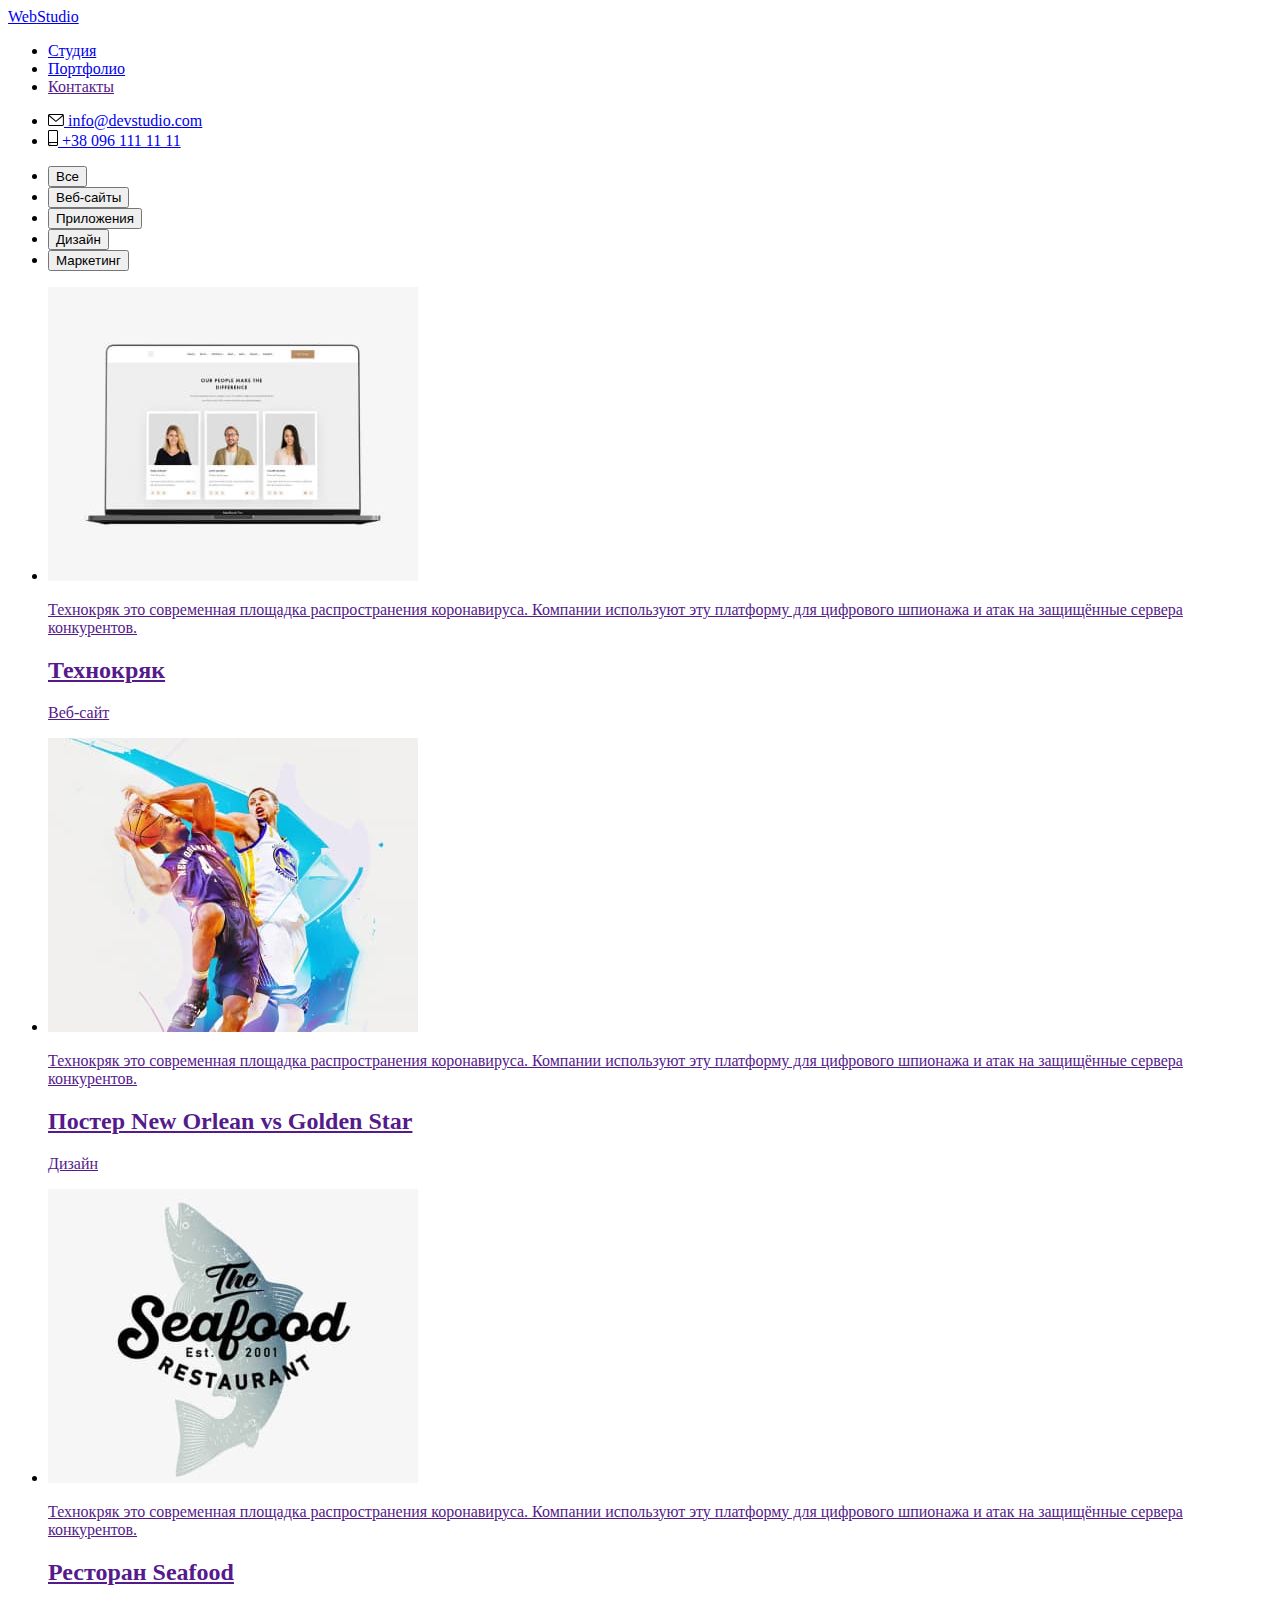
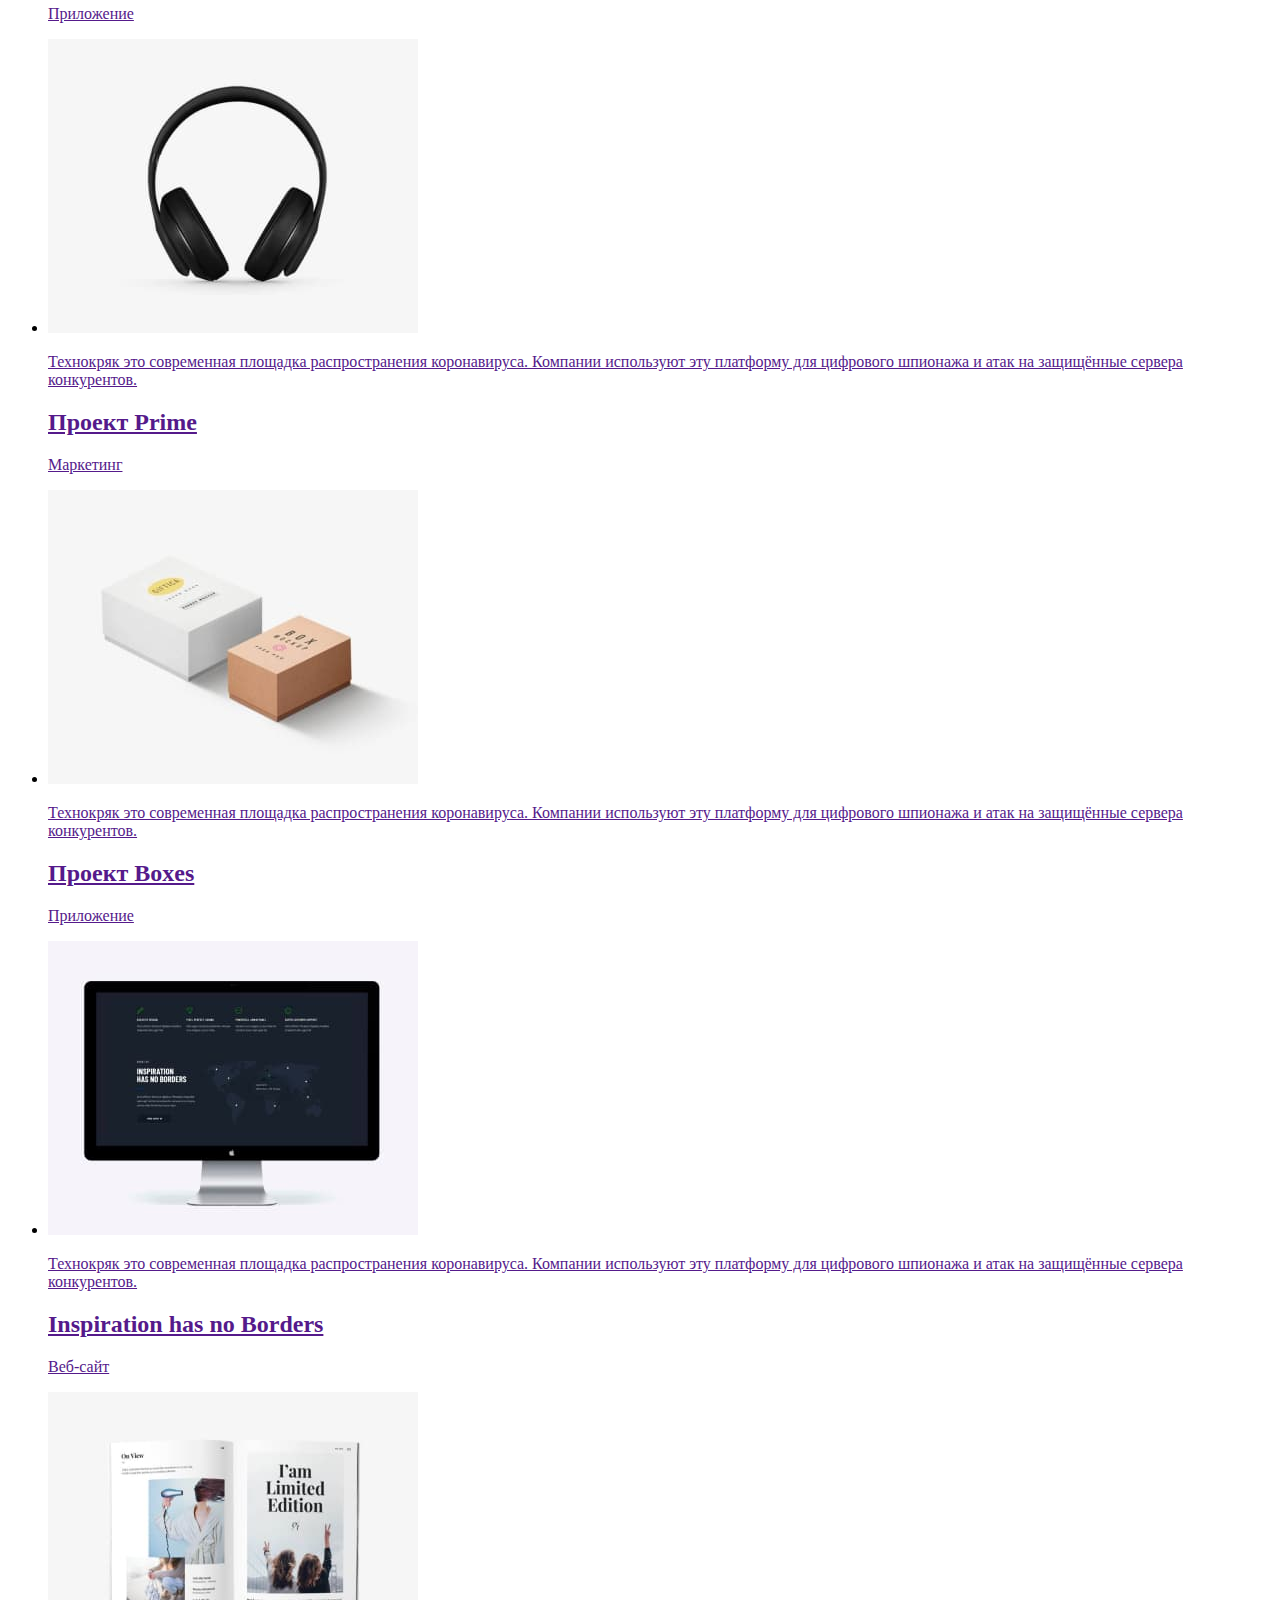
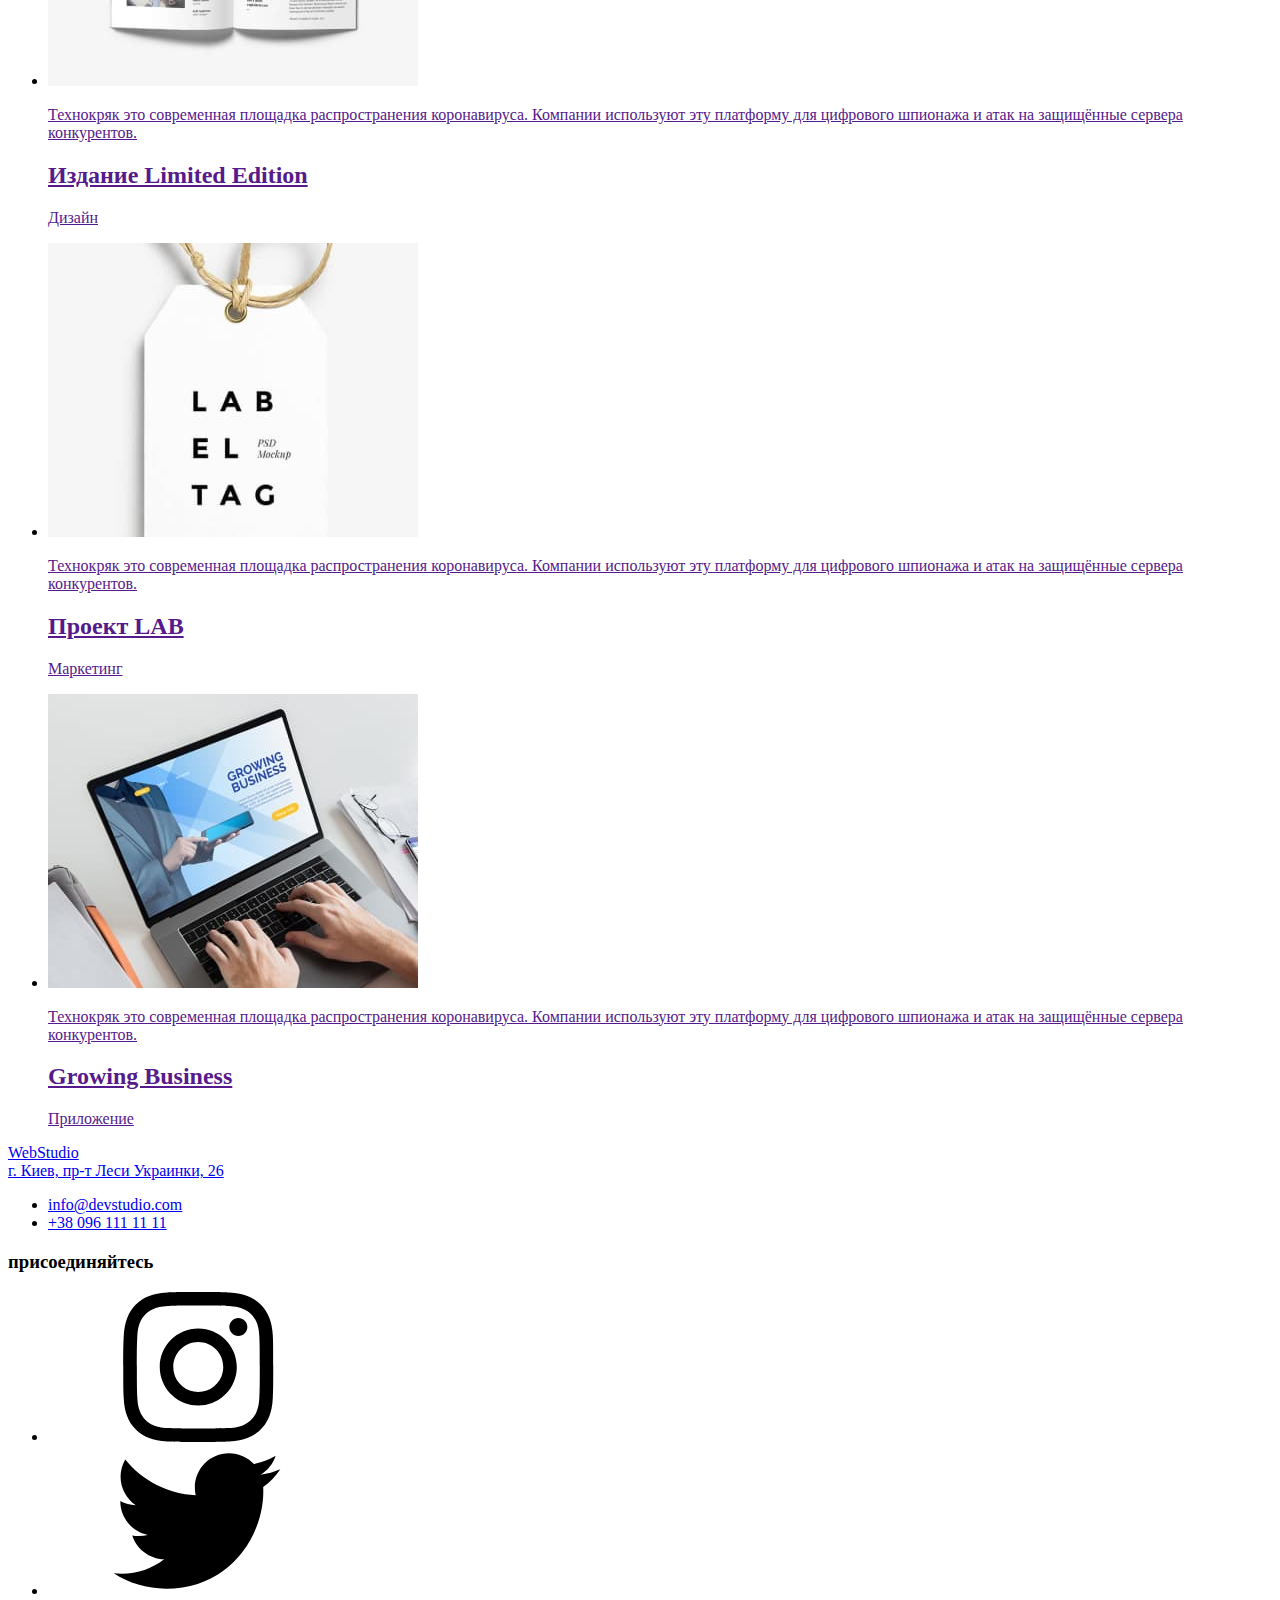
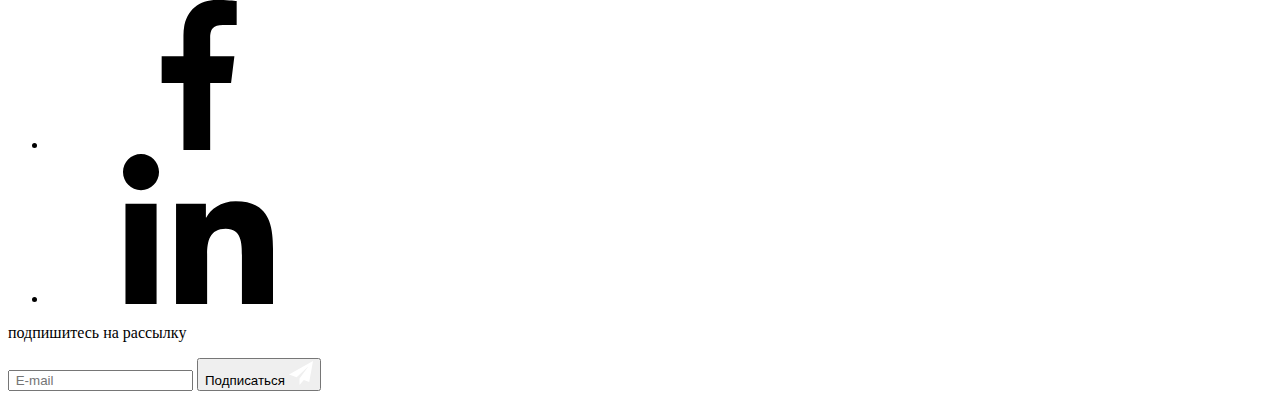
==== portfolio.html @ 34bd790d "changes" ====
<!DOCTYPE html>
<html lang="ru">

<head>
  <meta charset="UTF-8" />
  <meta http-equiv="X-UA-Compatible" content="IE=edge" />
  <meta name="viewport" content="width=device-width, initial-scale=1.0" />
  <title>Portfolio</title>
  <link rel="preconnect" href="https://fonts.gstatic.com" />
  <link href="https://fonts.googleapis.com/css2?family=Raleway:wght@700&display=swap" rel="stylesheet" />
  <link href="https://fonts.googleapis.com/css2?family=Raleway:wght@700&family=Roboto:wght@400;500;700;900&display=swap"
    rel="stylesheet" />
  <link rel="stylesheet" href="https://cdnjs.cloudflare.com/ajax/libs/modern-normalize/1.1.0/modern-normalize.min.css"
    integrity="sha512-wpPYUAdjBVSE4KJnH1VR1HeZfpl1ub8YT/NKx4PuQ5NmX2tKuGu6U/JRp5y+Y8XG2tV+wKQpNHVUX03MfMFn9Q=="
    crossorigin="anonymous" referrerpolicy="no-referrer" />
  <link rel="stylesheet" href="./css/main.min.css" />
</head>

<body>
  <!-- Header -->
  <header class="header">
    <div class="container header-container">
      <nav class="navigation">
        <a class="logo header_logo link" href="./index.html">
          <span class="logo_inclusion">Web</span>Studio</a>
        <ul class="menu list">
          <li class="menu_item item">
            <a href="./index.html" class="menu_link link">Студия</a>
          </li>
          <li class="menu_item item">
            <a href="./portfolio.html" class="menu_link link current">Портфолио</a>
          </li>
          <li class="menu_item item">
            <a href="" class="menu_link link">Контакты</a>
          </li>
        </ul>
      </nav>
  
      <ul class="contact-list list">
        <li class="contact_item item">
          <a class="header_contact-link link" href="mailto:info@devstudio.com">
            <svg width="16" height="12" class="contact_icon">
              <use href="./images/sprite.svg#icon-envelope"></use>
            </svg>
            info@devstudio.com</a>
        </li>
        <li class="contact_item item">
          <a class="header_contact-link link" href="tel:+380961111111">
            <svg width="10" height="16" class="contact_icon">
              <use href="./images/sprite.svg#icon-smartphone"></use>
            </svg>
            +38 096 111 11 11</a>
        </li>
      </ul>
    </div>
  </header>

  <main>

    <!-- Section -->

    <section class="projects-section section">
      <div class="projects-container container">
        <h1 hidden>Buttons</h1>
        <ul class="projects-list list">
          <li class="projects-item item">
            <button type="button" class="project-button button">Все</button>
          </li>
          <li class="projects-item item">
            <button type="button" class="project-button button">
              Веб-сайты
            </button>
          </li>
          <li class="projects-item item">
            <button type="button" class="project-button button">
              Приложения
            </button>
          </li>
          <li class="projects-item item">
            <button type="button" class="project-button button">
              Дизайн
            </button>
          </li>
          <li class="projects-item item">
            <button type="button" class="project-button button">
              Маркетинг
            </button>
          </li>
        </ul>

        <ul class="our-projects-list list">
          <li class="our-projects-item item">
            <a class="projects-link link" href="">
              <div class="our-projects-thumb">
                <img src="./images/portfolio/computer.jpg" alt="компьютер" width="370" height="294" />
                <p class="thumb-text">
                  Технокряк это современная площадка распространения
                  коронавируса. Компании используют эту платформу для
                  цифрового шпионажа и атак на защищённые сервера конкурентов.
                </p>
              </div>
              <div class="card-content">
                <h2 class="project-name">Технокряк</h2>
                <p class="project-type">Веб-сайт</p>
              </div>
            </a>
          </li>
          <li class="our-projects-item item">
            <a class="projects-link link" href="">
              <div class="our-projects-thumb">
                <img src="./images/portfolio/basketball.jpg" alt="баскетбол" width="370" height="294" />
                <p class="thumb-text">
                  Технокряк это современная площадка распространения
                  коронавируса. Компании используют эту платформу для
                  цифрового шпионажа и атак на защищённые сервера конкурентов.
                </p>
              </div>
              <div class="card-content">
                <h2 class="project-name">Постер New Orlean vs Golden Star</h2>
                <p class="project-type">Дизайн</p>
              </div>
            </a>
          </li>
          <li class="our-projects-item item">
            <a class="projects-link link" href="">
              <div class="our-projects-thumb">
                <img src="./images/portfolio/seafood.jpg" alt="рыба" width="370" height="294" />
                <p class="thumb-text">
                  Технокряк это современная площадка распространения
                  коронавируса. Компании используют эту платформу для
                  цифрового шпионажа и атак на защищённые сервера конкурентов.
                </p>
              </div>
              <div class="card-content">
                <h2 class="project-name">Ресторан Seafood</h2>
                <p class="project-type">Приложение</p>
              </div>
            </a>
          </li>
          <li class="our-projects-item item">
            <a class="projects-link link" href="">
              <div class="our-projects-thumb">
                <img src="./images/portfolio/headphones.jpg" alt="наушники" width="370" height="294" />
                <p class="thumb-text">
                  Технокряк это современная площадка распространения
                  коронавируса. Компании используют эту платформу для
                  цифрового шпионажа и атак на защищённые сервера конкурентов.
                </p>
              </div>
              <div class="card-content">
                <h2 class="project-name">Проект Prime</h2>
                <p class="project-type">Маркетинг</p>
              </div>
            </a>
          </li>
          <li class="our-projects-item item">
            <a class="projects-link link" href="">
              <div class="our-projects-thumb">
                <img src="./images/portfolio/boxes.jpg" alt="бокс" width="370" height="294" />
                <p class="thumb-text">
                  Технокряк это современная площадка распространения
                  коронавируса. Компании используют эту платформу для
                  цифрового шпионажа и атак на защищённые сервера конкурентов.
                </p>
              </div>
              <div class="card-content">
                <h2 class="project-name">Проект Boxes</h2>
                <p class="project-type">Приложение</p>
              </div>
            </a>
          </li>
          <li class="our-projects-item item">
            <a class="projects-link link" href="">
              <div class="our-projects-thumb">
                <img src="./images/portfolio/monitor.jpg" alt="монитор" width="370" height="294" />
                <p class="thumb-text">
                  Технокряк это современная площадка распространения
                  коронавируса. Компании используют эту платформу для
                  цифрового шпионажа и атак на защищённые сервера конкурентов.
                </p>
              </div>
              <div class="card-content">
                <h2 class="project-name">Inspiration has no Borders</h2>
                <p class="project-type">Веб-сайт</p>
              </div>
            </a>
          </li>
          <li class="our-projects-item item">
            <a class="projects-link link" href="">
              <div class="our-projects-thumb">
                <img src="./images/portfolio/journal.jpg" alt="журнал" width="370" height="294" />
                <p class="thumb-text">
                  Технокряк это современная площадка распространения
                  коронавируса. Компании используют эту платформу для
                  цифрового шпионажа и атак на защищённые сервера конкурентов.
                </p>
              </div>
              <div class="card-content">
                <h2 class="project-name">Издание Limited Edition</h2>
                <p class="project-type">Дизайн</p>
              </div>
            </a>
          </li>
          <li class="our-projects-item item">
            <a class="projects-link link" href="">
              <div class="our-projects-thumb">
                <img src="./images/portfolio/label.jpg" alt="лэйбл" width="370" height="294" />
                <p class="thumb-text">
                  Технокряк это современная площадка распространения
                  коронавируса. Компании используют эту платформу для
                  цифрового шпионажа и атак на защищённые сервера конкурентов.
                </p>
              </div>
              <div class="card-content">
                <h2 class="project-name">Проект LAB</h2>
                <p class="project-type">Маркетинг</p>
              </div>
            </a>
          </li>
          <li class="our-projects-item item">
            <a class="projects-link link" href="">
              <div class="our-projects-thumb">
                <img src="./images/portfolio/notebook.jpg" alt="ноутбук" width="370" height="294" />
                <p class="thumb-text">
                  Технокряк это современная площадка распространения
                  коронавируса. Компании используют эту платформу для
                  цифрового шпионажа и атак на защищённые сервера конкурентов.
                </p>
              </div>
              <div class="card-content">
                <h2 class="project-name">Growing Business</h2>
                <p class="project-type">Приложение</p>
              </div>
            </a>
          </li>
        </ul>
      </div>
    </section>
  </main>

  <!-- Footer -->

  <footer class="footer">
    <div class="footer-container container">
      <div class="adress-footer">
        <a class="logo logo-footer link" href="./index.html">
          <span class="logo_inclusion">Web</span>Studio</a>
        <div class="adress">
          <a class="adress link" href="https://goo.gl/maps/cef3GvmBDTcJfVNKA" target="_blank" rel="noopener noreferrer">
            г. Киев, пр-т Леси Украинки, 26</a>
        </div>
        <ul class="adress-list list">
          <li class="adress-item item">
            <a class="contact-footer link" href="mailto:info@devstudio.com">info@devstudio.com</a>
          </li>
          <li class="adress-item item">
            <a class="contact-footer link" href="tel:+380961111111">+38 096 111 11 11</a>
          </li>
        </ul>
      </div>

      <div class="social-footer">
        <h3 class="invitation">присоединяйтесь</h3>
        <ul class="social-footer-list list">
          <li class="social-footer-item social-item item">
            <a class="social-footer-link social-link link" href="">
              <svg class="social-footer-icon">
                <use href="./images/sprite.svg#icon-instagram"></use>
              </svg>
            </a>
          </li>
          <li class="social-footer-item social-item item">
            <a class="social-footer-link social-link link" href="">
              <svg class="social-footer-icon">
                <use href="./images/sprite.svg#icon-twiter"></use>
              </svg>
            </a>
          </li>
          <li class="social-footer-item social-item item">
            <a class="social-footer-link social-link link" href="">
              <svg class="social-footer-icon">
                <use href="./images/sprite.svg#icon-facebook"></use>
              </svg>
            </a>
          </li>
          <li class="social-footer-item social-item item">
            <a class="social-footer-link social-link link" href="">
              <svg class="social-footer-icon">
                <use href="./images/sprite.svg#icon-linkedin"></use>
              </svg>
            </a>
          </li>
        </ul>
      </div>

      <div class="sign-footer">
        <p class="invitation">подпишитесь на рассылку</p>
        <form class="sign-footer-form">
          <label class="mail-label">
            <input type="email" name="email" class="email-input" required placeholder=" E-mail" />
          </label>
          <button type="submit" class="submit-email-button button">
            <span class="footer-button-description">Подписаться</span>
            <span><svg class="email-footer-icon" width="24" height="24">
                <use href="./images/sprite.svg#icon-send"></use>
              </svg></span>
          </button>
        </form>
      </div>
    </div>
  </footer>
</body>

</html>
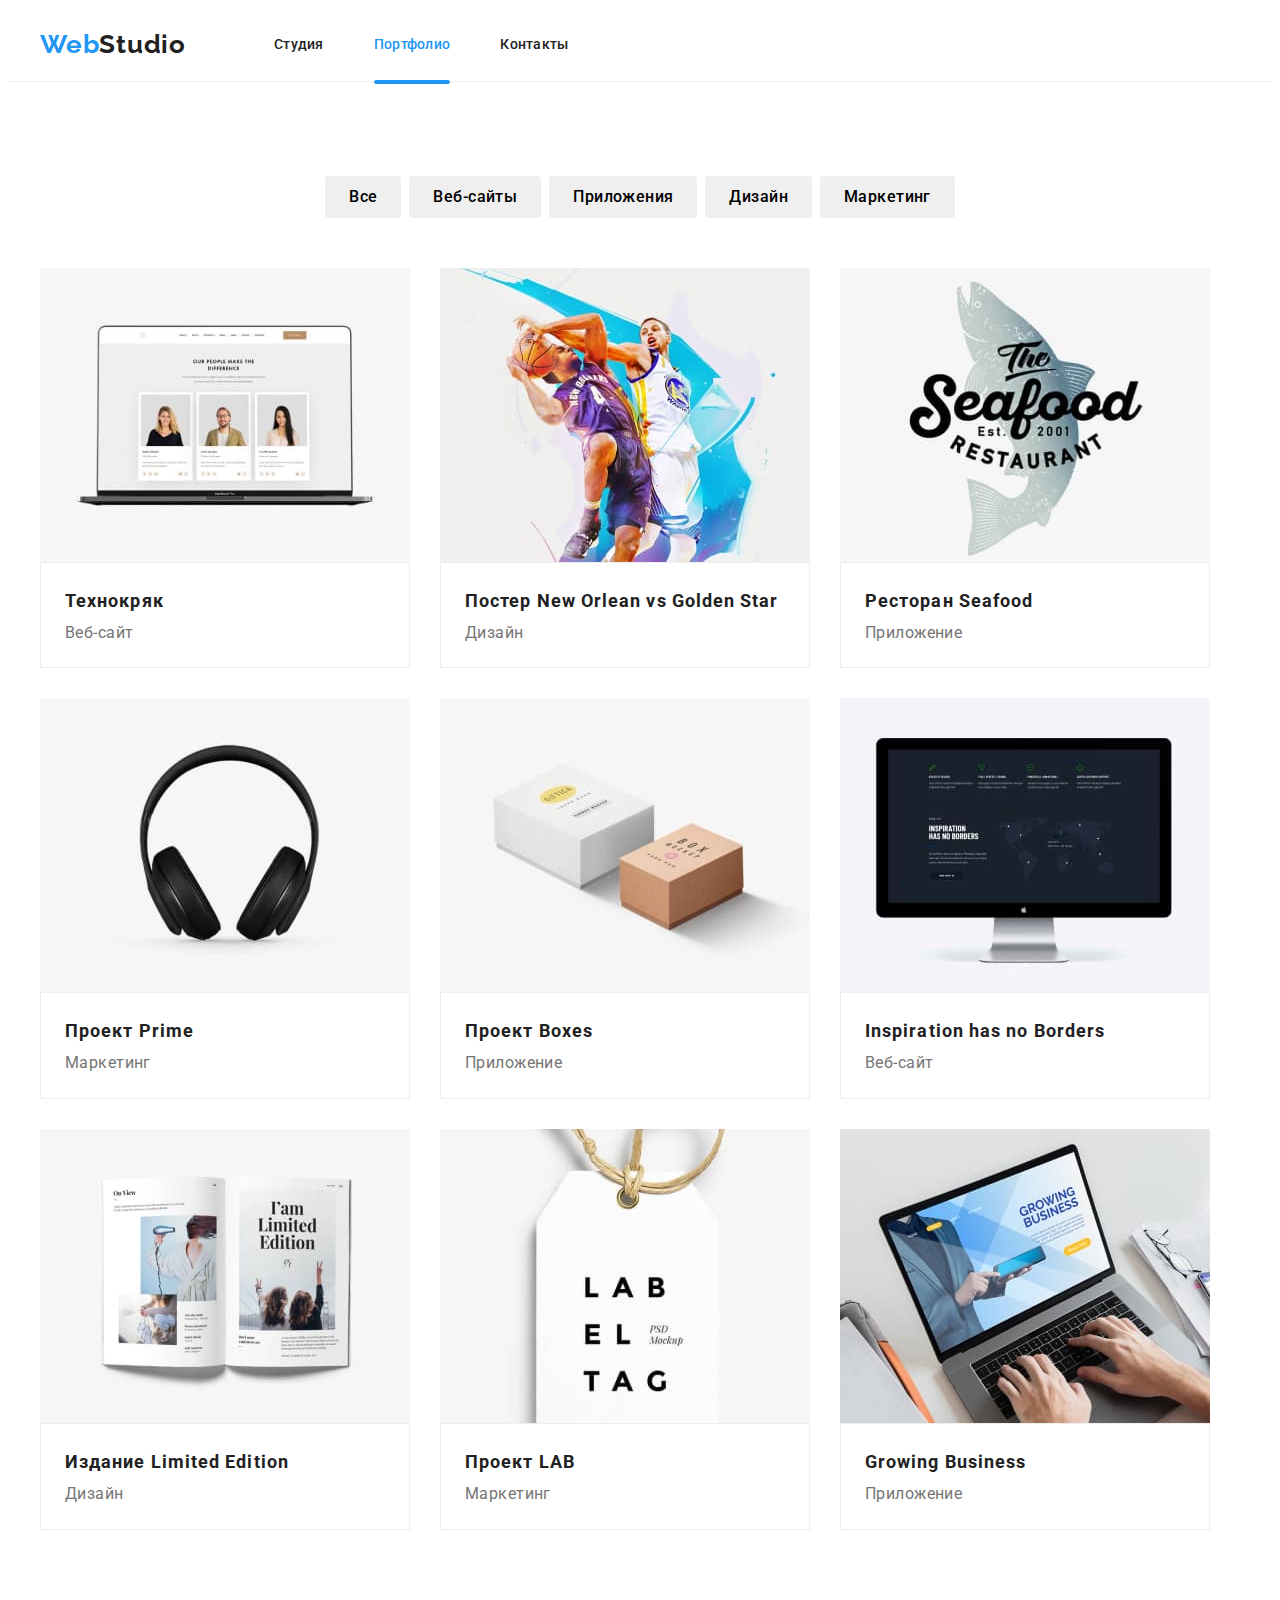
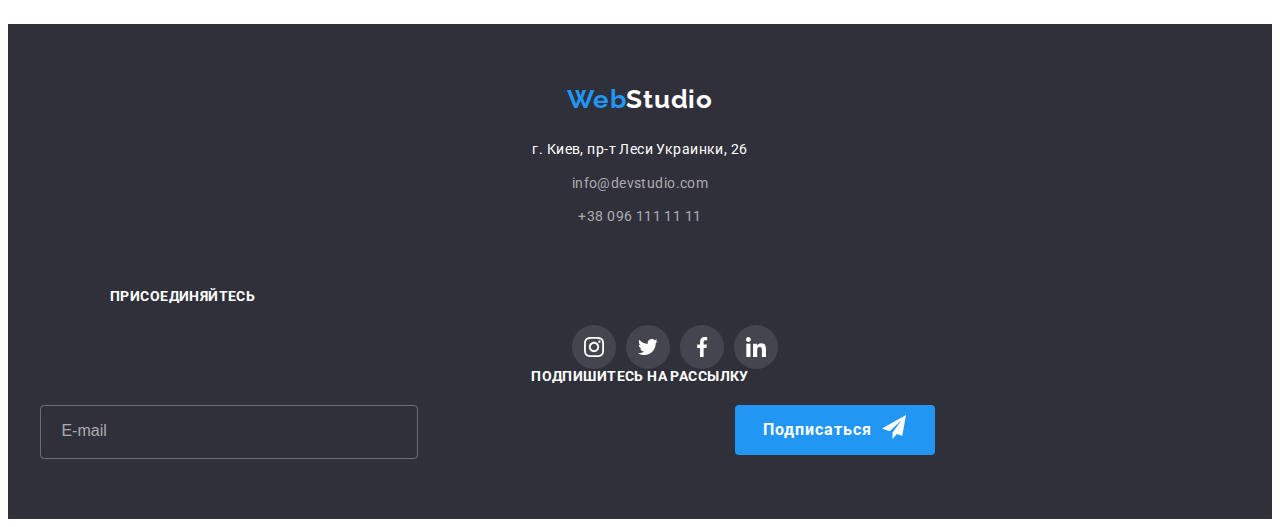
==== commit 916a3919: "cha" ====
--- a/portfolio.html
+++ b/portfolio.html
@@ -92,7 +92,15 @@
           <li class="our-projects-item item">
             <a class="projects-link link" href="">
               <div class="our-projects-thumb">
-                <img src="./images/portfolio/computer.jpg" alt="компьютер" width="370" height="294" />
+                <picture>
+                  <source media="(min-width: 1200px)"
+                    srcset="./images/portfolio/computer-desktop@1x.jpg 1x, ./images/portfolio/computer-desktop@2x.jpg 2x">
+                  <source media="(min-width: 768px)"
+                    srcset="./images/portfolio/computer-tablet@1x.jpg 1x, ./images/portfolio/computer-tablet@2x.jpg 2x">
+                  <source media="(min-width: 480px)"
+                    srcset="./images/portfolio/computer-mobile@1x.jpg 1x, ./images/portfolio/computer-mobile@2x.jpg 2x">
+                  <img src="#" alt="компьютер" />
+                </picture>
                 <p class="thumb-text">
                   Технокряк это современная площадка распространения
                   коронавируса. Компании используют эту платформу для
@@ -108,7 +116,15 @@
           <li class="our-projects-item item">
             <a class="projects-link link" href="">
               <div class="our-projects-thumb">
-                <img src="./images/portfolio/basketball.jpg" alt="баскетбол" width="370" height="294" />
+                <picture>
+                  <source media="(min-width: 1200px)"
+                    srcset="./images/portfolio/basketball-desktop@1x.jpg 1x, ./images/portfolio/basketball-desktop@2x.jpg 2x">
+                  <source media="(min-width: 768px)"
+                    srcset="./images/portfolio/basketball-tablet@1x.jpg 1x, ./images/portfolio/basketball-tablet@2x.jpg 2x">
+                  <source media="(min-width: 480px)"
+                    srcset="./images/portfolio/basketball-mobile@1x.jpg 1x, ./images/portfolio/basketball-mobile@2x.jpg 2x">
+                  <img src="#" alt="баскетбол" />
+                </picture>
                 <p class="thumb-text">
                   Технокряк это современная площадка распространения
                   коронавируса. Компании используют эту платформу для
@@ -124,7 +140,15 @@
           <li class="our-projects-item item">
             <a class="projects-link link" href="">
               <div class="our-projects-thumb">
-                <img src="./images/portfolio/seafood.jpg" alt="рыба" width="370" height="294" />
+                <picture>
+                  <source media="(min-width: 1200px)"
+                    srcset="./images/portfolio/seafood-desktop@1x.jpg 1x, ./images/portfolio/seafood-desktop@2x.jpg 2x">
+                  <source media="(min-width: 768px)"
+                    srcset="./images/portfolio/seafood-tablet@1x.jpg 1x, ./images/portfolio/seafood-tablet@2x.jpg 2x">
+                  <source media="(min-width: 480px)"
+                    srcset="./images/portfolio/seafood-mobile@1x.jpg 1x, ./images/portfolio/seafood-mobile@2x.jpg 2x">
+                  <img src="#" alt="рыба" />
+                </picture>
                 <p class="thumb-text">
                   Технокряк это современная площадка распространения
                   коронавируса. Компании используют эту платформу для
@@ -140,7 +164,15 @@
           <li class="our-projects-item item">
             <a class="projects-link link" href="">
               <div class="our-projects-thumb">
-                <img src="./images/portfolio/headphones.jpg" alt="наушники" width="370" height="294" />
+                <picture>
+                  <source media="(min-width: 1200px)"
+                    srcset="./images/portfolio/headphones-desktop@1x.jpg 1x, ./images/portfolio/headphones-desktop@2x.jpg 2x">
+                  <source media="(min-width: 768px)"
+                    srcset="./images/portfolio/headphones-tablet@1x.jpg 1x, ./images/portfolio/headphones-tablet@2x.jpg 2x">
+                  <source media="(min-width: 480px)"
+                    srcset="./images/portfolio/headphones-mobile@1x.jpg 1x, ./images/portfolio/headphones-mobile@2x.jpg 2x">
+                  <img src="#" alt="наушники" />
+                </picture>
                 <p class="thumb-text">
                   Технокряк это современная площадка распространения
                   коронавируса. Компании используют эту платформу для
@@ -156,7 +188,15 @@
           <li class="our-projects-item item">
             <a class="projects-link link" href="">
               <div class="our-projects-thumb">
-                <img src="./images/portfolio/boxes.jpg" alt="бокс" width="370" height="294" />
+                <picture>
+                  <source media="(min-width: 1200px)"
+                    srcset="./images/portfolio/boxes-desktop@1x.jpg 1x, ./images/portfolio/boxes-desktop@2x.jpg 2x">
+                  <source media="(min-width: 768px)"
+                    srcset="./images/portfolio/boxes-tablet@1x.jpg 1x, ./images/portfolio/boxes-tablet@2x.jpg 2x">
+                  <source media="(min-width: 480px)"
+                    srcset="./images/portfolio/boxes-mobile@1x.jpg 1x, ./images/portfolio/boxes-mobile@2x.jpg 2x">
+                  <img src="#" alt="коробки" />
+                </picture>
                 <p class="thumb-text">
                   Технокряк это современная площадка распространения
                   коронавируса. Компании используют эту платформу для
@@ -172,7 +212,15 @@
           <li class="our-projects-item item">
             <a class="projects-link link" href="">
               <div class="our-projects-thumb">
-                <img src="./images/portfolio/monitor.jpg" alt="монитор" width="370" height="294" />
+                <picture>
+                  <source media="(min-width: 1200px)"
+                    srcset="./images/portfolio/monitor-desktop@1x.jpg 1x, ./images/portfolio/monitor-desktop@2x.jpg 2x">
+                  <source media="(min-width: 768px)"
+                    srcset="./images/portfolio/monitor-tablet@1x.jpg 1x, ./images/portfolio/monitor-tablet@2x.jpg 2x">
+                  <source media="(min-width: 480px)"
+                    srcset="./images/portfolio/monitor-mobile@1x.jpg 1x, ./images/portfolio/monitor-mobile@2x.jpg 2x">
+                  <img src="#" alt="коробки" />
+                </picture>
                 <p class="thumb-text">
                   Технокряк это современная площадка распространения
                   коронавируса. Компании используют эту платформу для
@@ -188,7 +236,15 @@
           <li class="our-projects-item item">
             <a class="projects-link link" href="">
               <div class="our-projects-thumb">
-                <img src="./images/portfolio/journal.jpg" alt="журнал" width="370" height="294" />
+                <picture>
+                  <source media="(min-width: 1200px)"
+                    srcset="./images/portfolio/journal-desktop@1x.jpg 1x, ./images/portfolio/journal-desktop@2x.jpg 2x">
+                  <source media="(min-width: 768px)"
+                    srcset="./images/portfolio/journal-tablet@1x.jpg 1x, ./images/portfolio/journal-tablet@2x.jpg 2x">
+                  <source media="(min-width: 480px)"
+                    srcset="./images/portfolio/journal-mobile@1x.jpg 1x, ./images/portfolio/journal-mobile@2x.jpg 2x">
+                  <img src="#" alt="журнал" />
+                </picture>
                 <p class="thumb-text">
                   Технокряк это современная площадка распространения
                   коронавируса. Компании используют эту платформу для
@@ -204,7 +260,15 @@
           <li class="our-projects-item item">
             <a class="projects-link link" href="">
               <div class="our-projects-thumb">
-                <img src="./images/portfolio/label.jpg" alt="лэйбл" width="370" height="294" />
+                <picture>
+                  <source media="(min-width: 1200px)"
+                    srcset="./images/portfolio/label-desktop@1x.jpg 1x, ./images/portfolio/label-desktop@2x.jpg 2x">
+                  <source media="(min-width: 768px)"
+                    srcset="./images/portfolio/label-tablet@1x.jpg 1x, ./images/portfolio/label-tablet@2x.jpg 2x">
+                  <source media="(min-width: 480px)"
+                    srcset="./images/portfolio/label-mobile@1x.jpg 1x, ./images/portfolio/label-mobile@2x.jpg 2x">
+                  <img src="#" alt="лэйбл" />
+                </picture>
                 <p class="thumb-text">
                   Технокряк это современная площадка распространения
                   коронавируса. Компании используют эту платформу для
@@ -220,7 +284,15 @@
           <li class="our-projects-item item">
             <a class="projects-link link" href="">
               <div class="our-projects-thumb">
-                <img src="./images/portfolio/notebook.jpg" alt="ноутбук" width="370" height="294" />
+                <picture>
+                  <source media="(min-width: 1200px)"
+                    srcset="./images/portfolio/notebook-desktop@1x.jpg 1x, ./images/portfolio/notebook-desktop@2x.jpg 2x">
+                  <source media="(min-width: 768px)"
+                    srcset="./images/portfolio/notebook-tablet@1x.jpg 1x, ./images/portfolio/notebook-tablet@2x.jpg 2x">
+                  <source media="(min-width: 480px)"
+                    srcset="./images/portfolio/notebook-mobile@1x.jpg 1x, ./images/portfolio/notebook-mobile@2x.jpg 2x">
+                  <img src="#" alt="ноутбук" />
+                </picture>
                 <p class="thumb-text">
                   Технокряк это современная площадка распространения
                   коронавируса. Компании используют эту платформу для
--- a/css/main.min.css
+++ b/css/main.min.css
@@ -0,0 +1,3 @@
+:root{--primary-white-color: #ffffff;--primary-text-color: #212121;--paragraph-text-color: #757575;--accent-color: #2196f3;--hero-button-color: #188ce8;--font-color: #2f303a;--card-shadow: 0px 2px 1px -1px rgba(0, 0, 0, 0.2),
+    0px 1px 1px 0px rgba(0, 0, 0, 0.14), 0px 1px 3px 0px rgba(0, 0, 0, 0.12);--card-set-gap: 30px;--transition-function: cubic-bezier(0.4, 0, 0.2, 1);--timing: 250ms}.visually-hidden{position:absolute !important;clip:rect(1px 1px 1px 1px);clip:rect(1px, 1px, 1px, 1px);padding:0 !important;border:0 !important;height:1px !important;width:1px !important;overflow:hidden}h1,h2,h3,p{margin:0}ul{list-style:none;margin:0;padding:0}img{display:block;width:100%}.list{list-style:none}.link{text-decoration:none}.item{list-style:none}.button{cursor:pointer;font-size:16px;border-radius:4px;transition:background-color var(--timing) var(--transition-function),color var(--timing) var(--transition-function);border-color:transparent}body{background-color:var(--primary-white-color);color:var(--primary-text-color);font-family:Roboto, sans-serif;font-size:14px;letter-spacing:0.03em}.section{padding-top:60px;padding-bottom:60px}@media screen and (min-width: 1200px){.section{padding-top:94px;padding-bottom:94px}}.container{width:100%;margin:0 auto;padding-left:15px;padding-right:15px}@media screen and (min-width: 480px){.container{max-width:480px}}@media screen and (min-width: 768px){.container{max-width:768px}}@media screen and (min-width: 1200px){.container{max-width:1200px}}.title{font-weight:700;font-size:28px;line-height:1.17;margin-bottom:30px;text-align:center}@media screen and (min-width: 1200px){.title{font-weight:700;font-size:36px;line-height:1.16;margin-bottom:50px}}.backdrop{position:fixed;top:0;left:0;width:100vw;height:100vh;visibility:visible;pointer-events:auto;opacity:1;background-color:rgba(0,0,0,0.2);transition:visibility var(--timing) var(--transition-function)}.is-hidden{opacity:0;visibility:hidden;pointer-events:none}.modal{position:absolute;padding:40px;left:50%;top:50%;height:581px;width:528px;transform:translate(-50%, -50%);background-color:var(--primary-white-color)}.close-icon{width:11px;height:11px}.close-button{position:absolute;padding:0;top:7px;right:8px;width:30px;height:30px;cursor:pointer;border-radius:50%;border:1px solid rgba(0,0,0,0.1);background-color:transparent;transition:fill var(--timing) var(--transition-function)}.close-button:focus,.close-button:hover{fill:var(--accent-color)}.modal-title{margin-bottom:12px;text-align:center;font-weight:700;font-size:20px;line-height:1.15;color:var(--primary-text-color)}.modal-form{display:flex;flex-direction:column}.modal-field{margin-bottom:10px;font-size:12px;line-height:1.17;letter-spacing:0.01em;color:var(--paragraph-text-color)}.modal-input{width:100%;height:40px;margin-top:4px;padding-left:42px;cursor:pointer;border-radius:4px;border:1px solid rgba(33,33,33,0.2);transition:border-color var(--timing) var(--transition-function)}.modal-input:focus{outline:none;border-color:var(--accent-color)}.modal-input:focus+.user-icon{fill:var(--accent-color)}.modal-wrapper{position:relative}.user-icon{position:absolute;top:50%;left:12px;transform:translateY(-50%);transition:fill var(--timing) var(--transition-function)}.modal-coomentary{margin-bottom:20px;font-size:12px;line-height:1.17;letter-spacing:0.01em;color:var(--paragraph-text-color)}.modal-message{margin-top:10px;width:100%;height:120px;padding:16px;border-radius:4px;resize:none;border:1px solid rgba(33,33,33,0.2);transition:border-color var(--timing) var(--transition-function)}.modal-message:focus{outline:none;border-color:var(--accent-color)}.modal-message::placeholder{font-size:12px;line-height:1.17;letter-spacing:0.01em;color:rgba(117,117,117,0.5)}.modal-form-checkbox{position:absolute;width:1px;height:1px;margin:-1px;border:0;padding:0;clip:rect(0 0 0 0);overflow:hidden}.modal-form-checkbox:checked+.checkbox-icon{background-size:contain;background-origin:border-box;background-color:var(--accent-color);border-color:var(--accent-color);background-image:url(../images/icon-check.svg);transition:background-color var(--transition-function) var(--timing)}.checkbox-icon{display:inline-block;width:16px;height:15px;border:2px solid #212121;border-radius:2px;margin-right:7px;margin-left:13px;cursor:pointer;transition:border var(--transition-function) var(--timing)}.modal-form-checkbox-label{display:flex;align-items:center;margin-bottom:30px;font-weight:normal;font-size:14px;line-height:1.71;letter-spacing:0.03em;color:var(--paragraph-text-color)}.modal-form-label-link{color:var(--accent-color)}.modal-accept-button{font-weight:700;font-size:16px;line-height:1.87;width:200px;height:50px;margin:0 auto;padding:10px 55px;font-family:inherit;letter-spacing:0.06em;border:none;border-radius:4px;color:var(--primary-white-color);background-color:var(--accent-color);transition:background-color var(--timing) var(--transition-function)}.modal-accept-button:focus,.modal-accept-button:hover{background-color:var(--hero-button-color)}.sign-footer{margin-left:93px}.invitation{display:block;margin-bottom:20px}.sign-footer-form{display:flex}.mail-label{margin-right:12px}.email-input{padding-left:16px;border-radius:4px;width:358px;height:50px;outline:none;background-color:transparent;color:var(--primary-white-color);border:1px solid rgba(255,255,255,0.3)}.email-input:focus{border-color:var(--accent-color)}.email-input::placeholder{font-size:16px;line-height:1.25;color:rgba(255,255,255,0.6)}.submit-email-button{display:flex;width:200px;height:50px;padding:10px 28px;margin-top:20px;margin:0 auto;font-family:inherit;font-weight:700;line-height:1.87;letter-spacing:0.06em;border:none;color:var(--primary-white-color);background-color:var(--accent-color)}.submit-email-button:hover,.submit-email-button:focus{background-color:var(--hero-button-color)}.footer-button-description{margin-right:10px}.logo{font-weight:700;font-size:26px;line-height:1.19;font-style:400;font-family:Raleway;letter-spacing:0.03em;text-decoration:none}.social-link{display:flex;align-items:center;justify-content:center;width:44px;height:44px;border-radius:50%;transition:background-color var(--timing) var(--transition-function),color var(--timing) var(--transition-function)}.social-linksocial-item:not(:last-child){margin-right:10px}.social-item:not(:last-child){margin-right:10px}.header{border-bottom:1px solid #eeeeee}@media screen and (min-width: 768px){.header{padding:21px 0}}@media screen and (min-width: 768px){.header-container{display:flex;align-items:center}}.navigation{display:flex;align-items:center}.menu{display:none;align-items:center}@media screen and (min-width: 768px){.menu{display:flex;margin-left:88px}}.menu .menu_item:not(:last-child){margin-right:50px}.contact-list{display:none;margin-left:auto;align-items:center}@media screen and (min-width: 768px) and (max-width: 1199px){.contact-list{display:flex;flex-direction:column;justify-content:center;margin-left:84px}}.contact-list .contact_item:not(:last-child){margin-right:50px}.logo_inclusion{color:var(--accent-color)}.header_logo{color:var(--primary-text-color);transition:color var(--timing) var(--transition-function)}.header_logo:hover,.header_logo:focus{color:var(--accent-color)}.menu_link{padding-bottom:32px;padding-top:32px;cursor:pointer;font-weight:500;font-size:14px;line-height:1.14;letter-spacing:0.02em;text-decoration:none;color:var(--primary-text-color);transition:color var(--timing) var(--transition-function)}.menu_link:hover,.menu_link:focus{color:var(--accent-color)}.contact_icon{margin-right:10px;fill:currentColor}.header_contact-link{display:flex;align-items:center;padding-bottom:32px;padding-top:32px;font-weight:500;font-size:14px;line-height:1.14;text-decoration:none;color:var(--paragraph-text-color);transition:color var(--timing) var(--transition-function),fill var(--timing) var(--transition-function)}.header_contact-link:hover,.header_contact-link:focus{fill:var(--accent-color);color:var(--accent-color)}.menu_link.current{position:relative;color:var(--accent-color)}.menu_link.current::after{content:'';position:absolute;display:block;left:0;bottom:0;width:100%;height:4px;border-radius:2px;background-color:var(--accent-color)}.menu-open{background-color:unset;border:none;position:absolute;right:0;top:45px}@media screen and (min-width: 768px){.menu-open{display:none}}.menu-close{position:absolute;right:0;top:0;background-color:unset;border:none}.mobile-menu{position:fixed;background-color:var(--primary-white-color);width:100vw;height:100vh;top:0;left:0;padding-bottom:48px;padding-top:48px}.mobile-menu .container{position:relative;height:100%;display:flex;flex-direction:column;justify-content:space-between}.mobile-menu.is-hidden{opacity:0;pointer-events:none}.mobile-menu-list_item:not(:last-child){margin-bottom:36px}.mobile-menu-list_item .mobile-menu-list_link{font-family:Roboto;font-weight:500;font-size:40px;line-height:1.17;letter-spacing:0.02em;text-decoration:none;color:var(--primary-text-color)}.mobile-menu-contacts{margin-bottom:64px}.mobile-menu-contacts .mobile-menu-contacts_item:not(:last-child){margin-bottom:32px}.mobile-menu-contacts .mobile-menu-contacts_item .phone_link{font-family:Roboto;font-weight:500;font-size:34px;line-height:1.21;letter-spacing:0.02em;color:#2196f3}.mobile-menu-contacts .mobile-menu-contacts_item .mail_link{font-family:Roboto;font-weight:500;font-size:24px;line-height:1.16;letter-spacing:0.02em;color:var(--paragraph-text-color)}.mobile-menu-social{display:flex}.mobile-menu-social .mobile-menu-social_link{font-family:Roboto;font-weight:500;font-size:18px;line-height:1.22;letter-spacing:0.02em;color:var(--accent-color)}.mobile-menu-social .mobile-menu-social_item:not(:last-child){margin-right:10px}.hero-section{text-align:center;background-size:cover;background-position:center;padding-top:118px;padding-bottom:118px;background-image:linear-gradient(rgba(47,48,58,0.4), rgba(47,48,58,0.4)),url("../images/background/bcg-mobile@1x.jpg");color:var(--primary-white-color);background-color:var(--font-color)}@media screen and (min-width: 320px){.hero-section{background-image:linear-gradient(rgba(47,48,58,0.4), rgba(47,48,58,0.4)),url("../images/background/bcg-mobile@1x.jpg")}}@media screen and (min-device-pixel-ratio: 2) and (min-width: 320px), (min-resolution: 192dpi) and (min-width: 320px), (min-resolution: 2dppx) and (min-width: 320px){.hero-section{background-image:linear-gradient(rgba(47,48,58,0.4), rgba(47,48,58,0.4)),url("../images/background/bcg-mobile@2x.jpg")}}@media screen and (min-width: 768px){.hero-section{background-image:linear-gradient(rgba(47,48,58,0.4), rgba(47,48,58,0.4)),url("../images/background/bcg-tablet@1x.jpg")}}@media screen and (min-device-pixel-ratio: 2) and (min-width: 768px), (min-resolution: 192dpi) and (min-width: 768px), (min-resolution: 2dppx) and (min-width: 768px){.hero-section{background-image:linear-gradient(rgba(47,48,58,0.4), rgba(47,48,58,0.4)),url("../images/background/bcg-tablet@2x.jpg")}}@media screen and (min-width: 1200px){.hero-section{padding-top:200px;padding-bottom:200px;background-image:linear-gradient(rgba(47,48,58,0.4), rgba(47,48,58,0.4)),url("../images/background/bcg-desktop@1x.jpg")}}@media screen and (min-device-pixel-ratio: 2) and (min-width: 1200px), (min-resolution: 192dpi) and (min-width: 1200px), (min-resolution: 2dppx) and (min-width: 1200px){.hero-section{background-image:linear-gradient(rgba(47,48,58,0.4), rgba(47,48,58,0.4)),url("../images/background/bcg-desktop@2x.jpg")}}.hero-theme{margin-bottom:30px;font-weight:900;font-size:26px;line-height:1.36;letter-spacing:0.06em;text-transform:uppercase}@media screen and (min-width: 1200px){.hero-theme{font-weight:900;font-size:44px;line-height:1.36}}.hero-button{padding:10px 32px;font-weight:700;font-size:16px;line-height:1.8;width:200px;color:inherit;background-color:var(--accent-color)}.hero-button:hover,.hero-button:focus{background-color:var(--hero-button-color)}.advantages_list{align-items:center;margin-bottom:-30px}@media screen and (min-width: 768px){.advantages_list{display:flex;flex-wrap:wrap;margin-left:-30px}}.advantages_list-item{width:100%;margin-bottom:30px}@media screen and (min-width: 768px){.advantages_list-item{flex-basis:calc((100% - 60px) / 2);margin-left:30px}}@media screen and (min-width: 1200px){.advantages_list-item{flex-basis:calc((100% - 120px) / 4);margin-left:30px}}.advantages_title{font-weight:700;font-size:14px;line-height:1.14;margin-bottom:10px;font-style:400;text-transform:uppercase;text-align:center}@media screen and (min-width: 768px){.advantages_title{text-align:left}}.advantages_details{line-height:2;color:var(--paragraph-text-color);text-transform:none;margin-bottom:30px}.advantages_icon-wraper{display:flex;justify-content:center;align-items:center;margin-bottom:30px;border-radius:4px;height:120px;background-color:#f5f4fa}.activity_section{display:none;padding-top:0}@media screen and (min-width: 1200px){.activity_section{display:block}}.activity_list{display:flex;align-items:center;margin-left:-30px;margin-right:-30px}.activity_item{flex-basis:calc(100% - 90px)/3;margin-left:30px;margin-left:30px}.activity-image-wraper{position:relative;display:flex}.activity_title{font-weight:700;font-size:14px;line-height:1.14;display:flex;position:absolute;align-items:center;justify-content:center;text-transform:uppercase;bottom:0;width:100%;height:70px;letter-spacing:0.03em;color:var(--primary-white-color);background:rgba(47,48,58,0.8)}.command-section{background-color:#f5f4fa}.command-list{margin-left:-30px;margin-bottom:-30px}@media screen and (min-width: 768px){.command-list{display:flex;flex-wrap:wrap}}.command-list_item{width:100%;margin-bottom:30px}@media screen and (min-width: 768px){.command-list_item{flex-basis:calc((100% - 60px) / 2);margin-left:30px}}@media screen and (min-width: 1200px){.command-list_item{flex-basis:calc((100% - 120px) / 4);margin-left:30px}}.command-card{padding-top:30px;padding-bottom:30px;border-radius:0px 0px 4px 4px;box-shadow:0px 1px 3px rgba(0,0,0,0.12),0px 1px 1px rgba(0,0,0,0.14),0px 2px 1px rgba(0,0,0,0.2);background-color:var(--primary-white-color)}.name{font-weight:16px;font-size:500;line-height:1.18;text-align:center}.profession{text-align:center;margin-bottom:16px;font-weight:400;font-size:16px;line-height:1.18;color:var(--paragraph-text-color)}.social-list{display:flex;justify-content:space-between;padding-left:32px;padding-right:32px}.social-list-icon{width:20px;height:20px;fill:currentColor}.social-command-link{color:#afb1b8}.social-command-link.social-link:hover,.social-command-link .social-link:focus{color:var(--primary-white-color);background-color:var(--accent-color)}.clients-list{display:flex;align-items:center;flex-wrap:wrap;margin-top:-30px;margin-left:-30px}.clients-item{flex-basis:calc((100% - 60px) / 2);margin-top:30px;margin-left:30px}@media screen and (min-width: 768px){.clients-item{flex-basis:calc((100% - 90px) / 3);margin-left:30px}}@media screen and (min-width: 1200px){.clients-item{flex-basis:calc((100% - 180px) / 6);margin-left:30px}}.clients-link{display:flex;align-items:center;justify-content:center;padding:16px 32px;border-radius:4px;width:100%;height:92px;border:1px solid #afb1b8;color:#afb1b8;transition:color var(--timing) var(--transition-function),border-color var(--timing) var(--transition-function)}.clients-link:hover,.clients-link:focus{color:var(--accent-color);border-color:var(--accent-color)}.clients-list-icon{fill:currentColor}.footer{padding-bottom:60px;padding-top:60px;background-color:var(--font-color)}.footer-container{display:block;text-align:center}@media screen and (min-width: 768px) and (max-width: 1199px){.footer-container{display:flex;flex-wrap:wrap;justify-content:space-around}}@media screen and (min-width: 768px) and (max-width: 1199px){.footer-container{flex-wrap:wrap;justify-content:space-around}}.logo-footer{color:var(--primary-white-color);display:block;margin-bottom:20px}.adress{margin-bottom:9px;line-height:2;text-decoration:none;color:var(--primary-white-color);transition:color var(--timing) var(--transition-function)}.adress:focus,.adress:hover{color:var(--accent-color)}.adress-item:not(:last-child){margin-bottom:9px}.adress-list{margin-bottom:60px}.contact-footer{margin-top:10px;font-family:Roboto;line-height:1.71;text-decoration:none;color:rgba(255,255,255,0.6);transition:color var(--timing) var(--transition-function)}.contact-footer:hover,.contact-footer:focus{color:var(--accent-color)}.invitation{margin-bottom:20px;font-weight:700;font-size:20px;line-height:1.14;font-size:14px;text-transform:uppercase;color:var(--primary-white-color)}@media screen and (max-width: 1199px){.invitation{text-align:center;margin:0 auto;margin-bottom:20px}}.social-footer-link{background-color:rgba(255,255,255,0.1)}.social-footer-link:hover,.social-footer-link:focus{background-color:var(--accent-color)}.social-footer{display:flex;margin-top:60px}@media screen and (min-width: 768px){.social-footer{margin-left:70px}}@media screen and (min-width: 768px){.social-footer{display:block;text-align:justify;margin-top:0}}@media screen and (max-width: 767px){.social-footer{display:flex;flex-direction:column}}.social-footer-icon{width:20px;height:20px;fill:var(--primary-white-color)}.social-footer-list{display:flex;margin-top:20px;justify-content:center}@media screen and (min-width: 1199px){.social-footer-list{margin-top:0}}.sign-footer{display:flex;flex-direction:column;margin-left:0;margin-top:60px}@media screen and (min-width: 768px){.sign-footer{margin-top:0}}.sign-footer-form{display:block}@media screen and (min-width: 768px){.sign-footer-form{display:flex}}.invitation-form{position:relative}.projects-list{display:flex;text-align:center;justify-content:center;margin-bottom:50px}.projects-list .projects-item:not(:last-child){margin-right:8px}.our-projects-list{display:flex;flex-wrap:wrap;margin-top:calc(-1 * var(--card-set-gap));margin-left:calc(-1 * var(--card-set-gap))}.our-projects-item{flex-basis:calc((100% - 3 * --card-set-gap) / 3);margin-top:var(--card-set-gap);margin-left:var(--card-set-gap)}.our-projects-item:hover,.our-projects-item:focus{box-shadow:0px 1px 1px rgba(0,0,0,0.12),0px 4px 4px rgba(0,0,0,0.06),1px 4px 6px rgba(0,0,0,0.16)}.project-button{font-weight:500;font-size:16px;line-height:1.6;padding:6px 22px;font-family:inherit;font-style:inherit;letter-spacing:inherit}.project-button:hover,.project-button:focus{background-color:var(--accent-color);color:var(--primary-white-color)}.project-name{font-weight:700;font-size:18px;line-height:2;letter-spacing:0.06em;color:var(--primary-text-color)}.project-type{font-weight:400;font-size:16px;line-height:1.8;color:var(--paragraph-text-color)}.card-content{padding:20px 24px;border-top:none;border:1px solid #eeeeee}.our-projects-thumb{position:relative;overflow:hidden}.thumb-text{position:absolute;padding:63px 24px;transform:translateY(100%);overflow:auto;top:0;left:0;font-weight:400;font-size:18px;line-height:1.5;width:100%;height:100%;color:var(--primary-white-color);letter-spacing:0.03em;background-color:rgba(33,150,243,0.9);transition:transform var(--timing) var(--transition-function)}.projects-link:hover .thumb-text,.projects-link:focus .thumb-text{transform:translateY(0)}
+/*# sourceMappingURL=main.min.css.map */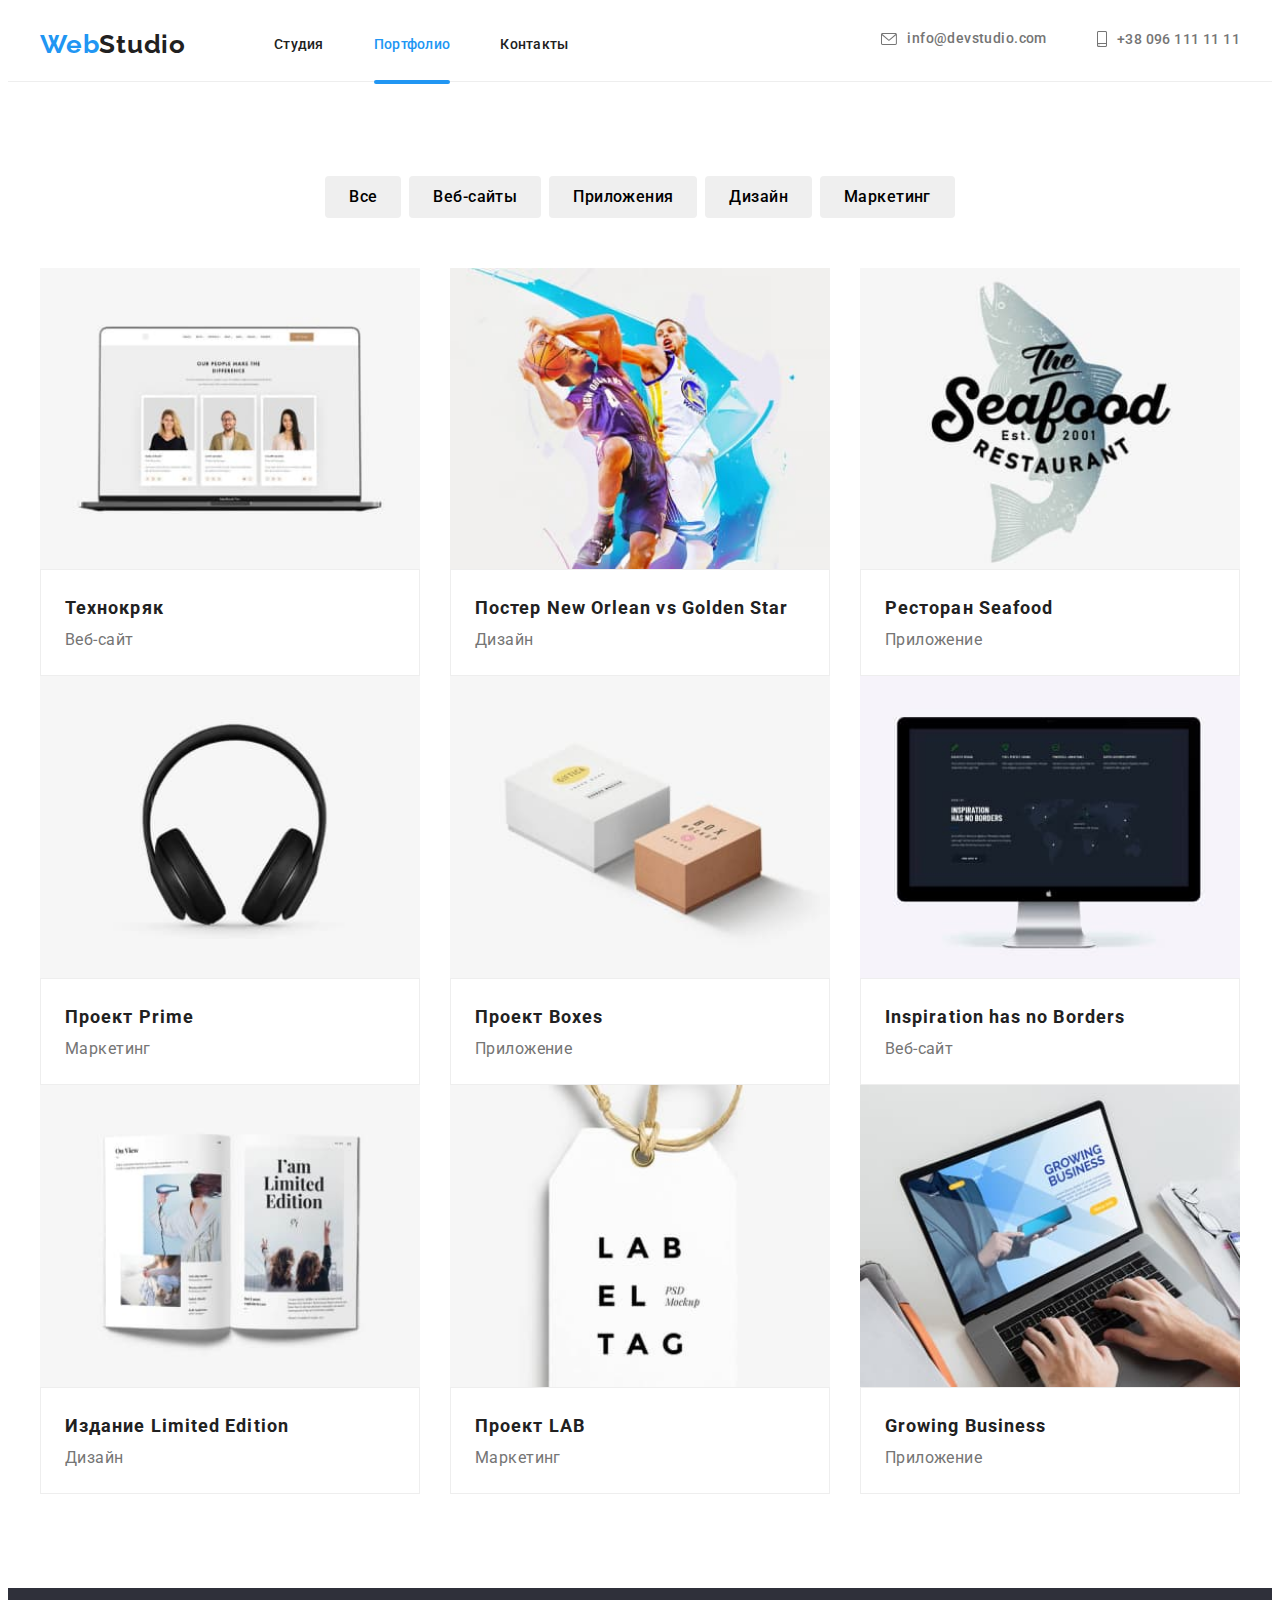
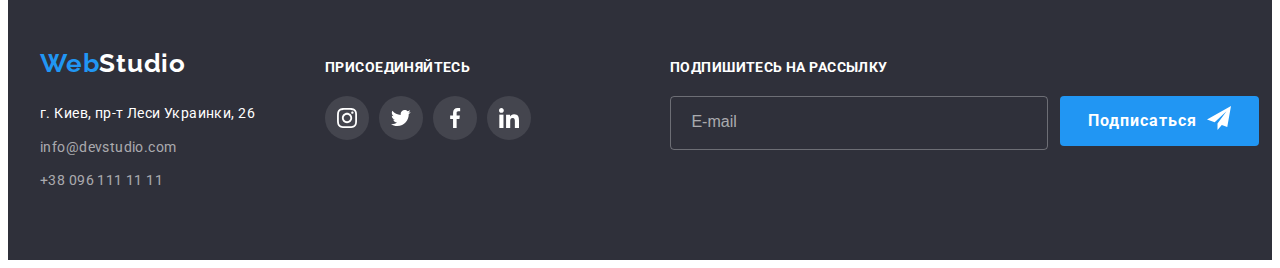
==== commit fc4f279d: "changes" ====
--- a/portfolio.html
+++ b/portfolio.html
@@ -317,20 +317,22 @@
       <div class="adress-footer">
         <a class="logo logo-footer link" href="./index.html">
           <span class="logo_inclusion">Web</span>Studio</a>
-        <div class="adress">
-          <a class="adress link" href="https://goo.gl/maps/cef3GvmBDTcJfVNKA" target="_blank" rel="noopener noreferrer">
-            г. Киев, пр-т Леси Украинки, 26</a>
+        <div class="adress-wrapper">
+          <div class="adress">
+            <a class="adress link" href="https://goo.gl/maps/cef3GvmBDTcJfVNKA" target="_blank" rel="noopener noreferrer">
+              г. Киев, пр-т Леси Украинки, 26</a>
+          </div>
+          <ul class="adress-list list">
+            <li class="adress-item item">
+              <a class="contact-footer link" href="mailto:info@devstudio.com">info@devstudio.com</a>
+            </li>
+            <li class="adress-item item">
+              <a class="contact-footer link" href="tel:+380961111111">+38 096 111 11 11</a>
+            </li>
+          </ul>
         </div>
-        <ul class="adress-list list">
-          <li class="adress-item item">
-            <a class="contact-footer link" href="mailto:info@devstudio.com">info@devstudio.com</a>
-          </li>
-          <li class="adress-item item">
-            <a class="contact-footer link" href="tel:+380961111111">+38 096 111 11 11</a>
-          </li>
-        </ul>
       </div>
-
+  
       <div class="social-footer">
         <h3 class="invitation">присоединяйтесь</h3>
         <ul class="social-footer-list list">
@@ -364,13 +366,15 @@
           </li>
         </ul>
       </div>
-
+  
       <div class="sign-footer">
         <p class="invitation">подпишитесь на рассылку</p>
         <form class="sign-footer-form">
-          <label class="mail-label">
-            <input type="email" name="email" class="email-input" required placeholder=" E-mail" />
-          </label>
+          <div class="invitation-form">
+            <label class="mail-label">
+              <input type="email" name="email" class="email-input" required placeholder=" E-mail" />
+            </label>
+          </div>
           <button type="submit" class="submit-email-button button">
             <span class="footer-button-description">Подписаться</span>
             <span><svg class="email-footer-icon" width="24" height="24">
--- a/css/main.min.css
+++ b/css/main.min.css
@@ -1,3 +1,3 @@
 :root{--primary-white-color: #ffffff;--primary-text-color: #212121;--paragraph-text-color: #757575;--accent-color: #2196f3;--hero-button-color: #188ce8;--font-color: #2f303a;--card-shadow: 0px 2px 1px -1px rgba(0, 0, 0, 0.2),
-    0px 1px 1px 0px rgba(0, 0, 0, 0.14), 0px 1px 3px 0px rgba(0, 0, 0, 0.12);--card-set-gap: 30px;--transition-function: cubic-bezier(0.4, 0, 0.2, 1);--timing: 250ms}.visually-hidden{position:absolute !important;clip:rect(1px 1px 1px 1px);clip:rect(1px, 1px, 1px, 1px);padding:0 !important;border:0 !important;height:1px !important;width:1px !important;overflow:hidden}h1,h2,h3,p{margin:0}ul{list-style:none;margin:0;padding:0}img{display:block;width:100%}.list{list-style:none}.link{text-decoration:none}.item{list-style:none}.button{cursor:pointer;font-size:16px;border-radius:4px;transition:background-color var(--timing) var(--transition-function),color var(--timing) var(--transition-function);border-color:transparent}body{background-color:var(--primary-white-color);color:var(--primary-text-color);font-family:Roboto, sans-serif;font-size:14px;letter-spacing:0.03em}.section{padding-top:60px;padding-bottom:60px}@media screen and (min-width: 1200px){.section{padding-top:94px;padding-bottom:94px}}.container{width:100%;margin:0 auto;padding-left:15px;padding-right:15px}@media screen and (min-width: 480px){.container{max-width:480px}}@media screen and (min-width: 768px){.container{max-width:768px}}@media screen and (min-width: 1200px){.container{max-width:1200px}}.title{font-weight:700;font-size:28px;line-height:1.17;margin-bottom:30px;text-align:center}@media screen and (min-width: 1200px){.title{font-weight:700;font-size:36px;line-height:1.16;margin-bottom:50px}}.backdrop{position:fixed;top:0;left:0;width:100vw;height:100vh;visibility:visible;pointer-events:auto;opacity:1;background-color:rgba(0,0,0,0.2);transition:visibility var(--timing) var(--transition-function)}.is-hidden{opacity:0;visibility:hidden;pointer-events:none}.modal{position:absolute;padding:40px;left:50%;top:50%;height:581px;width:528px;transform:translate(-50%, -50%);background-color:var(--primary-white-color)}.close-icon{width:11px;height:11px}.close-button{position:absolute;padding:0;top:7px;right:8px;width:30px;height:30px;cursor:pointer;border-radius:50%;border:1px solid rgba(0,0,0,0.1);background-color:transparent;transition:fill var(--timing) var(--transition-function)}.close-button:focus,.close-button:hover{fill:var(--accent-color)}.modal-title{margin-bottom:12px;text-align:center;font-weight:700;font-size:20px;line-height:1.15;color:var(--primary-text-color)}.modal-form{display:flex;flex-direction:column}.modal-field{margin-bottom:10px;font-size:12px;line-height:1.17;letter-spacing:0.01em;color:var(--paragraph-text-color)}.modal-input{width:100%;height:40px;margin-top:4px;padding-left:42px;cursor:pointer;border-radius:4px;border:1px solid rgba(33,33,33,0.2);transition:border-color var(--timing) var(--transition-function)}.modal-input:focus{outline:none;border-color:var(--accent-color)}.modal-input:focus+.user-icon{fill:var(--accent-color)}.modal-wrapper{position:relative}.user-icon{position:absolute;top:50%;left:12px;transform:translateY(-50%);transition:fill var(--timing) var(--transition-function)}.modal-coomentary{margin-bottom:20px;font-size:12px;line-height:1.17;letter-spacing:0.01em;color:var(--paragraph-text-color)}.modal-message{margin-top:10px;width:100%;height:120px;padding:16px;border-radius:4px;resize:none;border:1px solid rgba(33,33,33,0.2);transition:border-color var(--timing) var(--transition-function)}.modal-message:focus{outline:none;border-color:var(--accent-color)}.modal-message::placeholder{font-size:12px;line-height:1.17;letter-spacing:0.01em;color:rgba(117,117,117,0.5)}.modal-form-checkbox{position:absolute;width:1px;height:1px;margin:-1px;border:0;padding:0;clip:rect(0 0 0 0);overflow:hidden}.modal-form-checkbox:checked+.checkbox-icon{background-size:contain;background-origin:border-box;background-color:var(--accent-color);border-color:var(--accent-color);background-image:url(../images/icon-check.svg);transition:background-color var(--transition-function) var(--timing)}.checkbox-icon{display:inline-block;width:16px;height:15px;border:2px solid #212121;border-radius:2px;margin-right:7px;margin-left:13px;cursor:pointer;transition:border var(--transition-function) var(--timing)}.modal-form-checkbox-label{display:flex;align-items:center;margin-bottom:30px;font-weight:normal;font-size:14px;line-height:1.71;letter-spacing:0.03em;color:var(--paragraph-text-color)}.modal-form-label-link{color:var(--accent-color)}.modal-accept-button{font-weight:700;font-size:16px;line-height:1.87;width:200px;height:50px;margin:0 auto;padding:10px 55px;font-family:inherit;letter-spacing:0.06em;border:none;border-radius:4px;color:var(--primary-white-color);background-color:var(--accent-color);transition:background-color var(--timing) var(--transition-function)}.modal-accept-button:focus,.modal-accept-button:hover{background-color:var(--hero-button-color)}.sign-footer{margin-left:93px}.invitation{display:block;margin-bottom:20px}.sign-footer-form{display:flex}.mail-label{margin-right:12px}.email-input{padding-left:16px;border-radius:4px;width:358px;height:50px;outline:none;background-color:transparent;color:var(--primary-white-color);border:1px solid rgba(255,255,255,0.3)}.email-input:focus{border-color:var(--accent-color)}.email-input::placeholder{font-size:16px;line-height:1.25;color:rgba(255,255,255,0.6)}.submit-email-button{display:flex;width:200px;height:50px;padding:10px 28px;margin-top:20px;margin:0 auto;font-family:inherit;font-weight:700;line-height:1.87;letter-spacing:0.06em;border:none;color:var(--primary-white-color);background-color:var(--accent-color)}.submit-email-button:hover,.submit-email-button:focus{background-color:var(--hero-button-color)}.footer-button-description{margin-right:10px}.logo{font-weight:700;font-size:26px;line-height:1.19;font-style:400;font-family:Raleway;letter-spacing:0.03em;text-decoration:none}.social-link{display:flex;align-items:center;justify-content:center;width:44px;height:44px;border-radius:50%;transition:background-color var(--timing) var(--transition-function),color var(--timing) var(--transition-function)}.social-linksocial-item:not(:last-child){margin-right:10px}.social-item:not(:last-child){margin-right:10px}.header{border-bottom:1px solid #eeeeee}@media screen and (min-width: 768px){.header{padding:21px 0}}@media screen and (min-width: 768px){.header-container{display:flex;align-items:center}}.navigation{display:flex;align-items:center}.menu{display:none;align-items:center}@media screen and (min-width: 768px){.menu{display:flex;margin-left:88px}}.menu .menu_item:not(:last-child){margin-right:50px}.contact-list{display:none;margin-left:auto;align-items:center}@media screen and (min-width: 768px) and (max-width: 1199px){.contact-list{display:flex;flex-direction:column;justify-content:center;margin-left:84px}}.contact-list .contact_item:not(:last-child){margin-right:50px}.logo_inclusion{color:var(--accent-color)}.header_logo{color:var(--primary-text-color);transition:color var(--timing) var(--transition-function)}.header_logo:hover,.header_logo:focus{color:var(--accent-color)}.menu_link{padding-bottom:32px;padding-top:32px;cursor:pointer;font-weight:500;font-size:14px;line-height:1.14;letter-spacing:0.02em;text-decoration:none;color:var(--primary-text-color);transition:color var(--timing) var(--transition-function)}.menu_link:hover,.menu_link:focus{color:var(--accent-color)}.contact_icon{margin-right:10px;fill:currentColor}.header_contact-link{display:flex;align-items:center;padding-bottom:32px;padding-top:32px;font-weight:500;font-size:14px;line-height:1.14;text-decoration:none;color:var(--paragraph-text-color);transition:color var(--timing) var(--transition-function),fill var(--timing) var(--transition-function)}.header_contact-link:hover,.header_contact-link:focus{fill:var(--accent-color);color:var(--accent-color)}.menu_link.current{position:relative;color:var(--accent-color)}.menu_link.current::after{content:'';position:absolute;display:block;left:0;bottom:0;width:100%;height:4px;border-radius:2px;background-color:var(--accent-color)}.menu-open{background-color:unset;border:none;position:absolute;right:0;top:45px}@media screen and (min-width: 768px){.menu-open{display:none}}.menu-close{position:absolute;right:0;top:0;background-color:unset;border:none}.mobile-menu{position:fixed;background-color:var(--primary-white-color);width:100vw;height:100vh;top:0;left:0;padding-bottom:48px;padding-top:48px}.mobile-menu .container{position:relative;height:100%;display:flex;flex-direction:column;justify-content:space-between}.mobile-menu.is-hidden{opacity:0;pointer-events:none}.mobile-menu-list_item:not(:last-child){margin-bottom:36px}.mobile-menu-list_item .mobile-menu-list_link{font-family:Roboto;font-weight:500;font-size:40px;line-height:1.17;letter-spacing:0.02em;text-decoration:none;color:var(--primary-text-color)}.mobile-menu-contacts{margin-bottom:64px}.mobile-menu-contacts .mobile-menu-contacts_item:not(:last-child){margin-bottom:32px}.mobile-menu-contacts .mobile-menu-contacts_item .phone_link{font-family:Roboto;font-weight:500;font-size:34px;line-height:1.21;letter-spacing:0.02em;color:#2196f3}.mobile-menu-contacts .mobile-menu-contacts_item .mail_link{font-family:Roboto;font-weight:500;font-size:24px;line-height:1.16;letter-spacing:0.02em;color:var(--paragraph-text-color)}.mobile-menu-social{display:flex}.mobile-menu-social .mobile-menu-social_link{font-family:Roboto;font-weight:500;font-size:18px;line-height:1.22;letter-spacing:0.02em;color:var(--accent-color)}.mobile-menu-social .mobile-menu-social_item:not(:last-child){margin-right:10px}.hero-section{text-align:center;background-size:cover;background-position:center;padding-top:118px;padding-bottom:118px;background-image:linear-gradient(rgba(47,48,58,0.4), rgba(47,48,58,0.4)),url("../images/background/bcg-mobile@1x.jpg");color:var(--primary-white-color);background-color:var(--font-color)}@media screen and (min-width: 320px){.hero-section{background-image:linear-gradient(rgba(47,48,58,0.4), rgba(47,48,58,0.4)),url("../images/background/bcg-mobile@1x.jpg")}}@media screen and (min-device-pixel-ratio: 2) and (min-width: 320px), (min-resolution: 192dpi) and (min-width: 320px), (min-resolution: 2dppx) and (min-width: 320px){.hero-section{background-image:linear-gradient(rgba(47,48,58,0.4), rgba(47,48,58,0.4)),url("../images/background/bcg-mobile@2x.jpg")}}@media screen and (min-width: 768px){.hero-section{background-image:linear-gradient(rgba(47,48,58,0.4), rgba(47,48,58,0.4)),url("../images/background/bcg-tablet@1x.jpg")}}@media screen and (min-device-pixel-ratio: 2) and (min-width: 768px), (min-resolution: 192dpi) and (min-width: 768px), (min-resolution: 2dppx) and (min-width: 768px){.hero-section{background-image:linear-gradient(rgba(47,48,58,0.4), rgba(47,48,58,0.4)),url("../images/background/bcg-tablet@2x.jpg")}}@media screen and (min-width: 1200px){.hero-section{padding-top:200px;padding-bottom:200px;background-image:linear-gradient(rgba(47,48,58,0.4), rgba(47,48,58,0.4)),url("../images/background/bcg-desktop@1x.jpg")}}@media screen and (min-device-pixel-ratio: 2) and (min-width: 1200px), (min-resolution: 192dpi) and (min-width: 1200px), (min-resolution: 2dppx) and (min-width: 1200px){.hero-section{background-image:linear-gradient(rgba(47,48,58,0.4), rgba(47,48,58,0.4)),url("../images/background/bcg-desktop@2x.jpg")}}.hero-theme{margin-bottom:30px;font-weight:900;font-size:26px;line-height:1.36;letter-spacing:0.06em;text-transform:uppercase}@media screen and (min-width: 1200px){.hero-theme{font-weight:900;font-size:44px;line-height:1.36}}.hero-button{padding:10px 32px;font-weight:700;font-size:16px;line-height:1.8;width:200px;color:inherit;background-color:var(--accent-color)}.hero-button:hover,.hero-button:focus{background-color:var(--hero-button-color)}.advantages_list{align-items:center;margin-bottom:-30px}@media screen and (min-width: 768px){.advantages_list{display:flex;flex-wrap:wrap;margin-left:-30px}}.advantages_list-item{width:100%;margin-bottom:30px}@media screen and (min-width: 768px){.advantages_list-item{flex-basis:calc((100% - 60px) / 2);margin-left:30px}}@media screen and (min-width: 1200px){.advantages_list-item{flex-basis:calc((100% - 120px) / 4);margin-left:30px}}.advantages_title{font-weight:700;font-size:14px;line-height:1.14;margin-bottom:10px;font-style:400;text-transform:uppercase;text-align:center}@media screen and (min-width: 768px){.advantages_title{text-align:left}}.advantages_details{line-height:2;color:var(--paragraph-text-color);text-transform:none;margin-bottom:30px}.advantages_icon-wraper{display:flex;justify-content:center;align-items:center;margin-bottom:30px;border-radius:4px;height:120px;background-color:#f5f4fa}.activity_section{display:none;padding-top:0}@media screen and (min-width: 1200px){.activity_section{display:block}}.activity_list{display:flex;align-items:center;margin-left:-30px;margin-right:-30px}.activity_item{flex-basis:calc(100% - 90px)/3;margin-left:30px;margin-left:30px}.activity-image-wraper{position:relative;display:flex}.activity_title{font-weight:700;font-size:14px;line-height:1.14;display:flex;position:absolute;align-items:center;justify-content:center;text-transform:uppercase;bottom:0;width:100%;height:70px;letter-spacing:0.03em;color:var(--primary-white-color);background:rgba(47,48,58,0.8)}.command-section{background-color:#f5f4fa}.command-list{margin-left:-30px;margin-bottom:-30px}@media screen and (min-width: 768px){.command-list{display:flex;flex-wrap:wrap}}.command-list_item{width:100%;margin-bottom:30px}@media screen and (min-width: 768px){.command-list_item{flex-basis:calc((100% - 60px) / 2);margin-left:30px}}@media screen and (min-width: 1200px){.command-list_item{flex-basis:calc((100% - 120px) / 4);margin-left:30px}}.command-card{padding-top:30px;padding-bottom:30px;border-radius:0px 0px 4px 4px;box-shadow:0px 1px 3px rgba(0,0,0,0.12),0px 1px 1px rgba(0,0,0,0.14),0px 2px 1px rgba(0,0,0,0.2);background-color:var(--primary-white-color)}.name{font-weight:16px;font-size:500;line-height:1.18;text-align:center}.profession{text-align:center;margin-bottom:16px;font-weight:400;font-size:16px;line-height:1.18;color:var(--paragraph-text-color)}.social-list{display:flex;justify-content:space-between;padding-left:32px;padding-right:32px}.social-list-icon{width:20px;height:20px;fill:currentColor}.social-command-link{color:#afb1b8}.social-command-link.social-link:hover,.social-command-link .social-link:focus{color:var(--primary-white-color);background-color:var(--accent-color)}.clients-list{display:flex;align-items:center;flex-wrap:wrap;margin-top:-30px;margin-left:-30px}.clients-item{flex-basis:calc((100% - 60px) / 2);margin-top:30px;margin-left:30px}@media screen and (min-width: 768px){.clients-item{flex-basis:calc((100% - 90px) / 3);margin-left:30px}}@media screen and (min-width: 1200px){.clients-item{flex-basis:calc((100% - 180px) / 6);margin-left:30px}}.clients-link{display:flex;align-items:center;justify-content:center;padding:16px 32px;border-radius:4px;width:100%;height:92px;border:1px solid #afb1b8;color:#afb1b8;transition:color var(--timing) var(--transition-function),border-color var(--timing) var(--transition-function)}.clients-link:hover,.clients-link:focus{color:var(--accent-color);border-color:var(--accent-color)}.clients-list-icon{fill:currentColor}.footer{padding-bottom:60px;padding-top:60px;background-color:var(--font-color)}.footer-container{display:block;text-align:center}@media screen and (min-width: 768px) and (max-width: 1199px){.footer-container{display:flex;flex-wrap:wrap;justify-content:space-around}}@media screen and (min-width: 768px) and (max-width: 1199px){.footer-container{flex-wrap:wrap;justify-content:space-around}}.logo-footer{color:var(--primary-white-color);display:block;margin-bottom:20px}.adress{margin-bottom:9px;line-height:2;text-decoration:none;color:var(--primary-white-color);transition:color var(--timing) var(--transition-function)}.adress:focus,.adress:hover{color:var(--accent-color)}.adress-item:not(:last-child){margin-bottom:9px}.adress-list{margin-bottom:60px}.contact-footer{margin-top:10px;font-family:Roboto;line-height:1.71;text-decoration:none;color:rgba(255,255,255,0.6);transition:color var(--timing) var(--transition-function)}.contact-footer:hover,.contact-footer:focus{color:var(--accent-color)}.invitation{margin-bottom:20px;font-weight:700;font-size:20px;line-height:1.14;font-size:14px;text-transform:uppercase;color:var(--primary-white-color)}@media screen and (max-width: 1199px){.invitation{text-align:center;margin:0 auto;margin-bottom:20px}}.social-footer-link{background-color:rgba(255,255,255,0.1)}.social-footer-link:hover,.social-footer-link:focus{background-color:var(--accent-color)}.social-footer{display:flex;margin-top:60px}@media screen and (min-width: 768px){.social-footer{margin-left:70px}}@media screen and (min-width: 768px){.social-footer{display:block;text-align:justify;margin-top:0}}@media screen and (max-width: 767px){.social-footer{display:flex;flex-direction:column}}.social-footer-icon{width:20px;height:20px;fill:var(--primary-white-color)}.social-footer-list{display:flex;margin-top:20px;justify-content:center}@media screen and (min-width: 1199px){.social-footer-list{margin-top:0}}.sign-footer{display:flex;flex-direction:column;margin-left:0;margin-top:60px}@media screen and (min-width: 768px){.sign-footer{margin-top:0}}.sign-footer-form{display:block}@media screen and (min-width: 768px){.sign-footer-form{display:flex}}.invitation-form{position:relative}.projects-list{display:flex;text-align:center;justify-content:center;margin-bottom:50px}.projects-list .projects-item:not(:last-child){margin-right:8px}.our-projects-list{display:flex;flex-wrap:wrap;margin-top:calc(-1 * var(--card-set-gap));margin-left:calc(-1 * var(--card-set-gap))}.our-projects-item{flex-basis:calc((100% - 3 * --card-set-gap) / 3);margin-top:var(--card-set-gap);margin-left:var(--card-set-gap)}.our-projects-item:hover,.our-projects-item:focus{box-shadow:0px 1px 1px rgba(0,0,0,0.12),0px 4px 4px rgba(0,0,0,0.06),1px 4px 6px rgba(0,0,0,0.16)}.project-button{font-weight:500;font-size:16px;line-height:1.6;padding:6px 22px;font-family:inherit;font-style:inherit;letter-spacing:inherit}.project-button:hover,.project-button:focus{background-color:var(--accent-color);color:var(--primary-white-color)}.project-name{font-weight:700;font-size:18px;line-height:2;letter-spacing:0.06em;color:var(--primary-text-color)}.project-type{font-weight:400;font-size:16px;line-height:1.8;color:var(--paragraph-text-color)}.card-content{padding:20px 24px;border-top:none;border:1px solid #eeeeee}.our-projects-thumb{position:relative;overflow:hidden}.thumb-text{position:absolute;padding:63px 24px;transform:translateY(100%);overflow:auto;top:0;left:0;font-weight:400;font-size:18px;line-height:1.5;width:100%;height:100%;color:var(--primary-white-color);letter-spacing:0.03em;background-color:rgba(33,150,243,0.9);transition:transform var(--timing) var(--transition-function)}.projects-link:hover .thumb-text,.projects-link:focus .thumb-text{transform:translateY(0)}
+    0px 1px 1px 0px rgba(0, 0, 0, 0.14), 0px 1px 3px 0px rgba(0, 0, 0, 0.12);--card-set-gap: 30px;--transition-function: cubic-bezier(0.4, 0, 0.2, 1);--timing: 250ms}.visually-hidden{position:absolute !important;clip:rect(1px 1px 1px 1px);clip:rect(1px, 1px, 1px, 1px);padding:0 !important;border:0 !important;height:1px !important;width:1px !important;overflow:hidden}h1,h2,h3,p{margin:0}ul{list-style:none;margin:0;padding:0}img{display:block;width:100%}.list{list-style:none}.link{text-decoration:none}.item{list-style:none}.button{cursor:pointer;font-size:16px;border-radius:4px;transition:background-color var(--timing) var(--transition-function),color var(--timing) var(--transition-function);border-color:transparent}body{background-color:var(--primary-white-color);color:var(--primary-text-color);font-family:Roboto, sans-serif;font-size:14px;letter-spacing:0.03em}.section{padding-top:60px;padding-bottom:60px}@media screen and (min-width: 1200px){.section{padding-top:94px;padding-bottom:94px}}.container{width:100%;margin:0 auto;padding-left:15px;padding-right:15px}@media screen and (min-width: 480px){.container{max-width:480px}}@media screen and (min-width: 768px){.container{max-width:768px}}@media screen and (min-width: 1200px){.container{max-width:1200px}}.title{font-weight:700;font-size:28px;line-height:1.17;margin-bottom:30px;text-align:center}@media screen and (min-width: 1200px){.title{font-weight:700;font-size:36px;line-height:1.16;margin-bottom:50px}}.backdrop{position:fixed;top:0;left:0;width:100vw;height:100vh;visibility:visible;pointer-events:auto;opacity:1;background-color:rgba(0,0,0,0.2);transition:visibility var(--timing) var(--transition-function)}.is-hidden{opacity:0;visibility:hidden;pointer-events:none}.modal{position:absolute;padding:40px;left:50%;top:50%;height:581px;width:528px;transform:translate(-50%, -50%);background-color:var(--primary-white-color)}.close-icon{width:11px;height:11px}.close-button{position:absolute;padding:0;top:7px;right:8px;width:30px;height:30px;cursor:pointer;border-radius:50%;border:1px solid rgba(0,0,0,0.1);background-color:transparent;transition:fill var(--timing) var(--transition-function)}.close-button:focus,.close-button:hover{fill:var(--accent-color)}.modal-title{margin-bottom:12px;text-align:center;font-weight:700;font-size:20px;line-height:1.15;color:var(--primary-text-color)}.modal-form{display:flex;flex-direction:column}.modal-field{margin-bottom:10px;font-size:12px;line-height:1.17;letter-spacing:0.01em;color:var(--paragraph-text-color)}.modal-input{width:100%;height:40px;margin-top:4px;padding-left:42px;cursor:pointer;border-radius:4px;border:1px solid rgba(33,33,33,0.2);transition:border-color var(--timing) var(--transition-function)}.modal-input:focus{outline:none;border-color:var(--accent-color)}.modal-input:focus+.user-icon{fill:var(--accent-color)}.modal-wrapper{position:relative}.user-icon{position:absolute;top:50%;left:12px;transform:translateY(-50%);transition:fill var(--timing) var(--transition-function)}.modal-coomentary{margin-bottom:20px;font-size:12px;line-height:1.17;letter-spacing:0.01em;color:var(--paragraph-text-color)}.modal-message{margin-top:10px;width:100%;height:120px;padding:16px;border-radius:4px;resize:none;border:1px solid rgba(33,33,33,0.2);transition:border-color var(--timing) var(--transition-function)}.modal-message:focus{outline:none;border-color:var(--accent-color)}.modal-message::placeholder{font-size:12px;line-height:1.17;letter-spacing:0.01em;color:rgba(117,117,117,0.5)}.modal-form-checkbox{position:absolute;width:1px;height:1px;margin:-1px;border:0;padding:0;clip:rect(0 0 0 0);overflow:hidden}.modal-form-checkbox:checked+.checkbox-icon{background-size:contain;background-origin:border-box;background-color:var(--accent-color);border-color:var(--accent-color);background-image:url(../images/icon-check.svg);transition:background-color var(--transition-function) var(--timing)}.checkbox-icon{display:inline-block;width:16px;height:15px;border:2px solid #212121;border-radius:2px;margin-right:7px;margin-left:13px;cursor:pointer;transition:border var(--transition-function) var(--timing)}.modal-form-checkbox-label{display:flex;align-items:center;margin-bottom:30px;font-weight:normal;font-size:14px;line-height:1.71;letter-spacing:0.03em;color:var(--paragraph-text-color)}.modal-form-label-link{color:var(--accent-color)}.modal-accept-button{font-weight:700;font-size:16px;line-height:1.87;width:200px;height:50px;margin:0 auto;padding:10px 55px;font-family:inherit;letter-spacing:0.06em;border:none;border-radius:4px;color:var(--primary-white-color);background-color:var(--accent-color);transition:background-color var(--timing) var(--transition-function)}.modal-accept-button:focus,.modal-accept-button:hover{background-color:var(--hero-button-color)}.sign-footer{margin-left:93px}.invitation{display:block;margin-bottom:20px}.sign-footer-form{display:flex}.mail-label{margin-right:12px}.email-input{padding-left:16px;border-radius:4px;width:358px;height:50px;outline:none;background-color:transparent;color:var(--primary-white-color);border:1px solid rgba(255,255,255,0.3)}.email-input:focus{border-color:var(--accent-color)}.email-input::placeholder{font-size:16px;line-height:1.25;color:rgba(255,255,255,0.6)}.submit-email-button{display:flex;width:200px;height:50px;padding:10px 28px;margin-top:20px;margin:0 auto;font-family:inherit;font-weight:700;line-height:1.87;letter-spacing:0.06em;border:none;color:var(--primary-white-color);background-color:var(--accent-color)}.submit-email-button:hover,.submit-email-button:focus{background-color:var(--hero-button-color)}.footer-button-description{margin-right:10px}.logo{font-weight:700;font-size:26px;line-height:1.19;font-style:400;font-family:Raleway;letter-spacing:0.03em;text-decoration:none}.social-link{display:flex;align-items:center;justify-content:center;width:44px;height:44px;border-radius:50%;transition:background-color var(--timing) var(--transition-function),color var(--timing) var(--transition-function)}.social-linksocial-item:not(:last-child){margin-right:10px}.social-item:not(:last-child){margin-right:10px}.header{border-bottom:1px solid #eeeeee}@media screen and (min-width: 768px){.header{padding:21px 0}}@media screen and (min-width: 768px){.header-container{display:flex;align-items:center}}.navigation{display:flex;align-items:center}.menu{display:none;align-items:center}@media screen and (min-width: 768px){.menu{display:flex;margin-left:88px}}.menu .menu_item:not(:last-child){margin-right:50px}.contact-list{display:none}@media screen and (min-width: 768px) and (max-width: 1199px){.contact-list{display:flex;flex-direction:column;justify-content:center;margin-left:auto}}@media screen and (min-width: 1200px){.contact-list{display:flex;margin-left:auto}}.contact-list .contact_item:not(:last-child){margin-bottom:10px}@media screen and (min-width: 1200px){.contact-list .contact_item:not(:last-child){margin-right:50px}}.logo_inclusion{color:var(--accent-color)}.header_logo{color:var(--primary-text-color);transition:color var(--timing) var(--transition-function)}.header_logo:hover,.header_logo:focus{color:var(--accent-color)}.menu_link{padding-bottom:32px;padding-top:32px;cursor:pointer;font-weight:500;font-size:14px;line-height:1.14;letter-spacing:0.02em;text-decoration:none;color:var(--primary-text-color);transition:color var(--timing) var(--transition-function)}.menu_link:hover,.menu_link:focus{color:var(--accent-color)}.contact_icon{margin-right:10px;fill:currentColor}.header_contact-link{display:flex;align-items:center;font-weight:500;font-size:14px;line-height:1.14;text-decoration:none;color:var(--paragraph-text-color);transition:color var(--timing) var(--transition-function),fill var(--timing) var(--transition-function)}.header_contact-link:hover,.header_contact-link:focus{fill:var(--accent-color);color:var(--accent-color)}.header_contact-link:not(:last-child){padding-bottom:30px}.menu_link.current{position:relative;color:var(--accent-color)}.menu_link.current::after{content:'';position:absolute;display:block;left:0;bottom:0;width:100%;height:4px;border-radius:2px;background-color:var(--accent-color)}.menu-open{background-color:unset;border:none;position:absolute;right:0;top:45px}@media screen and (min-width: 768px){.menu-open{display:none}}.menu-close{position:absolute;right:0;top:0;background-color:unset;border:none}.mobile-menu{position:fixed;visibility:none;pointer-events:none;opacity:0;background-color:var(--primary-white-color);width:100vw;height:100vh;top:0;left:0;padding-bottom:48px;padding-top:48px}.mobile-menu .container{position:relative;height:100%;display:flex;flex-direction:column;justify-content:space-between}.mobile-menu.is-hidden{opacity:1;visibility:visible;pointer-events:auto}.mobile-menu-list_item:not(:last-child){margin-bottom:36px}.mobile-menu-list_item .mobile-menu-list_link{font-family:Roboto;font-weight:500;font-size:40px;line-height:1.17;letter-spacing:0.02em;text-decoration:none;color:var(--primary-text-color)}.mobile-menu-contacts{margin-bottom:64px}.mobile-menu-contacts .mobile-menu-contacts_item:not(:last-child){margin-bottom:32px}.mobile-menu-contacts .mobile-menu-contacts_item .phone_link{font-family:Roboto;font-weight:500;font-size:34px;line-height:1.21;letter-spacing:0.02em;color:#2196f3}.mobile-menu-contacts .mobile-menu-contacts_item .mail_link{font-family:Roboto;font-weight:500;font-size:24px;line-height:1.16;letter-spacing:0.02em;color:var(--paragraph-text-color)}.mobile-menu-social{display:flex}.mobile-menu-social .mobile-menu-social_link{font-family:Roboto;font-weight:500;font-size:18px;line-height:1.22;letter-spacing:0.02em;color:var(--accent-color)}.mobile-menu-social .mobile-menu-social_item:not(:last-child){margin-right:10px}.hero-section{text-align:center;background-size:cover;background-position:center;padding-top:118px;padding-bottom:118px;background-image:linear-gradient(rgba(47,48,58,0.4), rgba(47,48,58,0.4)),url("../images/background/bcg-mobile@1x.jpg");color:var(--primary-white-color);background-color:var(--font-color)}@media screen and (min-width: 320px){.hero-section{background-image:linear-gradient(rgba(47,48,58,0.4), rgba(47,48,58,0.4)),url("../images/background/bcg-mobile@1x.jpg")}}@media screen and (min-device-pixel-ratio: 2) and (min-width: 320px), (min-resolution: 192dpi) and (min-width: 320px), (min-resolution: 2dppx) and (min-width: 320px){.hero-section{background-image:linear-gradient(rgba(47,48,58,0.4), rgba(47,48,58,0.4)),url("../images/background/bcg-mobile@2x.jpg")}}@media screen and (min-width: 768px){.hero-section{background-image:linear-gradient(rgba(47,48,58,0.4), rgba(47,48,58,0.4)),url("../images/background/bcg-tablet@1x.jpg")}}@media screen and (min-device-pixel-ratio: 2) and (min-width: 768px), (min-resolution: 192dpi) and (min-width: 768px), (min-resolution: 2dppx) and (min-width: 768px){.hero-section{background-image:linear-gradient(rgba(47,48,58,0.4), rgba(47,48,58,0.4)),url("../images/background/bcg-tablet@2x.jpg")}}@media screen and (min-width: 1200px){.hero-section{padding-top:200px;padding-bottom:200px;background-image:linear-gradient(rgba(47,48,58,0.4), rgba(47,48,58,0.4)),url("../images/background/bcg-desktop@1x.jpg")}}@media screen and (min-device-pixel-ratio: 2) and (min-width: 1200px), (min-resolution: 192dpi) and (min-width: 1200px), (min-resolution: 2dppx) and (min-width: 1200px){.hero-section{background-image:linear-gradient(rgba(47,48,58,0.4), rgba(47,48,58,0.4)),url("../images/background/bcg-desktop@2x.jpg")}}.hero-theme{margin-bottom:30px;font-weight:900;font-size:26px;line-height:1.36;letter-spacing:0.06em;text-transform:uppercase}@media screen and (min-width: 1200px){.hero-theme{font-weight:900;font-size:44px;line-height:1.36}}.hero-button{padding:10px 32px;font-weight:700;font-size:16px;line-height:1.8;width:200px;color:inherit;background-color:var(--accent-color)}.hero-button:hover,.hero-button:focus{background-color:var(--hero-button-color)}@media screen and (min-width: 1200px){.advantages-section{padding:94px 0}}.advantages_list{align-items:center;margin-bottom:-30px}@media screen and (min-width: 768px){.advantages_list{display:flex;flex-wrap:wrap;margin-left:-30px}}.advantages_list-item{width:100%;margin-bottom:30px}@media screen and (min-width: 768px){.advantages_list-item{flex-basis:calc((100% - 60px) / 2);margin-left:30px}}@media screen and (min-width: 1200px){.advantages_list-item{flex-basis:calc((100% - 120px) / 4);margin-left:30px}}.advantages_title{font-weight:700;font-size:14px;line-height:1.14;margin-bottom:10px;font-style:400;text-transform:uppercase;text-align:center}@media screen and (min-width: 768px){.advantages_title{text-align:left}}.advantages_details{line-height:2;color:var(--paragraph-text-color);text-transform:none;margin-bottom:30px}.advantages_icon-wraper{display:flex;justify-content:center;align-items:center;margin-bottom:30px;border-radius:4px;height:120px;background-color:#f5f4fa}.activity_section{display:none;padding-top:0}@media screen and (min-width: 1200px){.activity_section{display:block}}.activity_list{display:flex;align-items:center;margin-left:-30px;margin-right:-30px}.activity_item{flex-basis:calc(100% - 90px)/3;margin-left:30px;margin-left:30px}.activity-image-wraper{position:relative;display:flex}.activity_title{font-weight:700;font-size:14px;line-height:1.14;display:flex;position:absolute;align-items:center;justify-content:center;text-transform:uppercase;bottom:0;width:100%;height:70px;letter-spacing:0.03em;color:var(--primary-white-color);background:rgba(47,48,58,0.8)}.command-section{background-color:#f5f4fa}.command-list{margin-left:-30px;margin-bottom:-30px}@media screen and (min-width: 768px){.command-list{display:flex;flex-wrap:wrap}}.command-list_item{width:100%;margin-bottom:30px}@media screen and (min-width: 768px){.command-list_item{flex-basis:calc((100% - 60px) / 2);margin-left:30px}}@media screen and (min-width: 1200px){.command-list_item{flex-basis:calc((100% - 120px) / 4);margin-left:30px}}.command-card{padding-top:30px;padding-bottom:30px;border-radius:0px 0px 4px 4px;box-shadow:0px 1px 3px rgba(0,0,0,0.12),0px 1px 1px rgba(0,0,0,0.14),0px 2px 1px rgba(0,0,0,0.2);background-color:var(--primary-white-color)}.name{font-weight:16px;font-size:500;line-height:1.18;text-align:center}.profession{text-align:center;margin-bottom:16px;font-weight:400;font-size:16px;line-height:1.18;color:var(--paragraph-text-color)}.social-list{display:flex;justify-content:space-between;padding-left:32px;padding-right:32px}.social-list-icon{width:20px;height:20px;fill:currentColor}.social-command-link{color:#afb1b8}.social-command-link.social-link:hover,.social-command-link .social-link:focus{color:var(--primary-white-color);background-color:var(--accent-color)}.clients-list{display:flex;align-items:center;flex-wrap:wrap;margin-top:-30px;margin-left:-30px}.clients-item{flex-basis:calc((100% - 60px) / 2);margin-top:30px;margin-left:30px}@media screen and (min-width: 768px){.clients-item{flex-basis:calc((100% - 90px) / 3);margin-left:30px}}@media screen and (min-width: 1200px){.clients-item{flex-basis:calc((100% - 180px) / 6);margin-left:30px}}.clients-link{display:flex;align-items:center;justify-content:center;padding:16px 32px;border-radius:4px;width:100%;height:92px;border:1px solid #afb1b8;color:#afb1b8;transition:color var(--timing) var(--transition-function),border-color var(--timing) var(--transition-function)}.clients-link:hover,.clients-link:focus{color:var(--accent-color);border-color:var(--accent-color)}.clients-list-icon{fill:currentColor}.footer{padding-bottom:60px;padding-top:60px;background-color:var(--font-color)}.footer-container{display:block}@media screen and (max-width: 1199px){.footer-container{text-align:center}}@media screen and (min-width: 768px) and (max-width: 1199px){.footer-container{display:flex;flex-wrap:wrap;justify-content:space-around}}@media screen and (min-width: 768px) and (max-width: 1199px){.footer-container{flex-wrap:wrap;justify-content:space-around}}@media screen and (min-width: 1200px){.footer-container{display:flex;align-items:baseline}}.logo-footer{color:var(--primary-white-color);display:block;margin-bottom:20px}@media screen and (min-width: 1200px){.logo-footer{margin-right:auto}}.adress{margin-bottom:9px;line-height:2;text-decoration:none;color:var(--primary-white-color);transition:color var(--timing) var(--transition-function)}.adress:focus,.adress:hover{color:var(--accent-color)}.adress-footer{display:flex;flex-direction:column;align-items:center}@media screen and (max-width: 1199px){.adress-footer{margin-bottom:60px}}.adress-item:not(:last-child){margin-bottom:9px}.adress-list{margin-right:auto}.contact-footer{margin-top:10px;font-family:Roboto;line-height:1.71;text-decoration:none;color:rgba(255,255,255,0.6);transition:color var(--timing) var(--transition-function)}.contact-footer:hover,.contact-footer:focus{color:var(--accent-color)}.invitation{font-weight:700;font-size:20px;line-height:1.14;font-size:14px;text-transform:uppercase;color:var(--primary-white-color)}@media screen and (max-width: 1199px){.invitation{text-align:center;margin:0 auto;margin-bottom:20px}}.social-footer-link{margin-bottom:60px;background-color:rgba(255,255,255,0.1)}.social-footer-link:hover,.social-footer-link:focus{background-color:var(--accent-color)}.social-footer{display:flex;margin-top:60px}@media screen and (min-width: 768px){.social-footer{margin-left:70px}}@media screen and (min-width: 768px){.social-footer{display:block;text-align:justify;margin-top:0}}@media screen and (max-width: 767px){.social-footer{display:flex;flex-direction:column}}.social-footer-icon{width:20px;height:20px;fill:var(--primary-white-color)}.social-footer-list{display:flex;justify-content:center}@media screen and (min-width: 1199px){.social-footer-list{margin-top:0}}.sign-footer{display:flex;flex-direction:column}@media screen and (min-width: 1200px){.sign-footer{width:570px;margin-left:auto}}.sign-footer-form{display:flex}@media screen and (max-width: 1199px){.sign-footer-form{flex-direction:column;align-items:center}}.projects-list{display:flex;flex-wrap:wrap;text-align:center;justify-content:center}.projects-list .projects-item:not(:last-child){margin-right:8px}@media screen and (min-width: 1200px){.projects-list{margin-bottom:50px}}.our-projects-list{display:flex;flex-wrap:wrap}@media screen and (min-width: 768px) and (max-width: 1199px){.our-projects-list{margin:-15px;margin-top:30px}}@media screen and (min-width: 1200px){.our-projects-list{margin-top:50px}}@media screen and (min-width: 768px) and (max-width: 1199px){.our-projects-item{flex-basis:calc((100% - 60px) / 2);margin:15px}}.our-projects-item:hover,.our-projects-item:focus{box-shadow:0px 1px 1px rgba(0,0,0,0.12),0px 4px 4px rgba(0,0,0,0.06),1px 4px 6px rgba(0,0,0,0.16)}@media screen and (min-width: 1200px){.our-projects-item{flex-basis:calc((100% - 60px) / 3);margin-right:30px}}@media screen and (min-width: 1200px){.our-projects-item:nth-child(3n){margin-right:0}}@media screen and (min-width: 1200px) and (min-width: 1200px){.our-projects-item:nth-last-child(-n+3){margin-bottom:0px}}.project-button{font-weight:500;font-size:16px;line-height:1.6;padding:6px 22px;font-family:inherit;font-style:inherit;letter-spacing:inherit}.project-button:hover,.project-button:focus{background-color:var(--accent-color);color:var(--primary-white-color)}.project-name{font-weight:700;font-size:18px;line-height:2;letter-spacing:0.06em;color:var(--primary-text-color)}.project-type{font-weight:400;font-size:16px;line-height:1.8;color:var(--paragraph-text-color)}.card-content{padding:20px 24px;border-top:none;border:1px solid #eeeeee}.our-projects-thumb{position:relative;overflow:hidden}.thumb-text{position:absolute;padding:63px 24px;transform:translateY(100%);overflow:auto;top:0;left:0;font-weight:400;font-size:18px;line-height:1.5;width:100%;height:100%;color:var(--primary-white-color);letter-spacing:0.03em;background-color:rgba(33,150,243,0.9);transition:transform var(--timing) var(--transition-function)}.projects-link:hover .thumb-text,.projects-link:focus .thumb-text{transform:translateY(0)}
 /*# sourceMappingURL=main.min.css.map */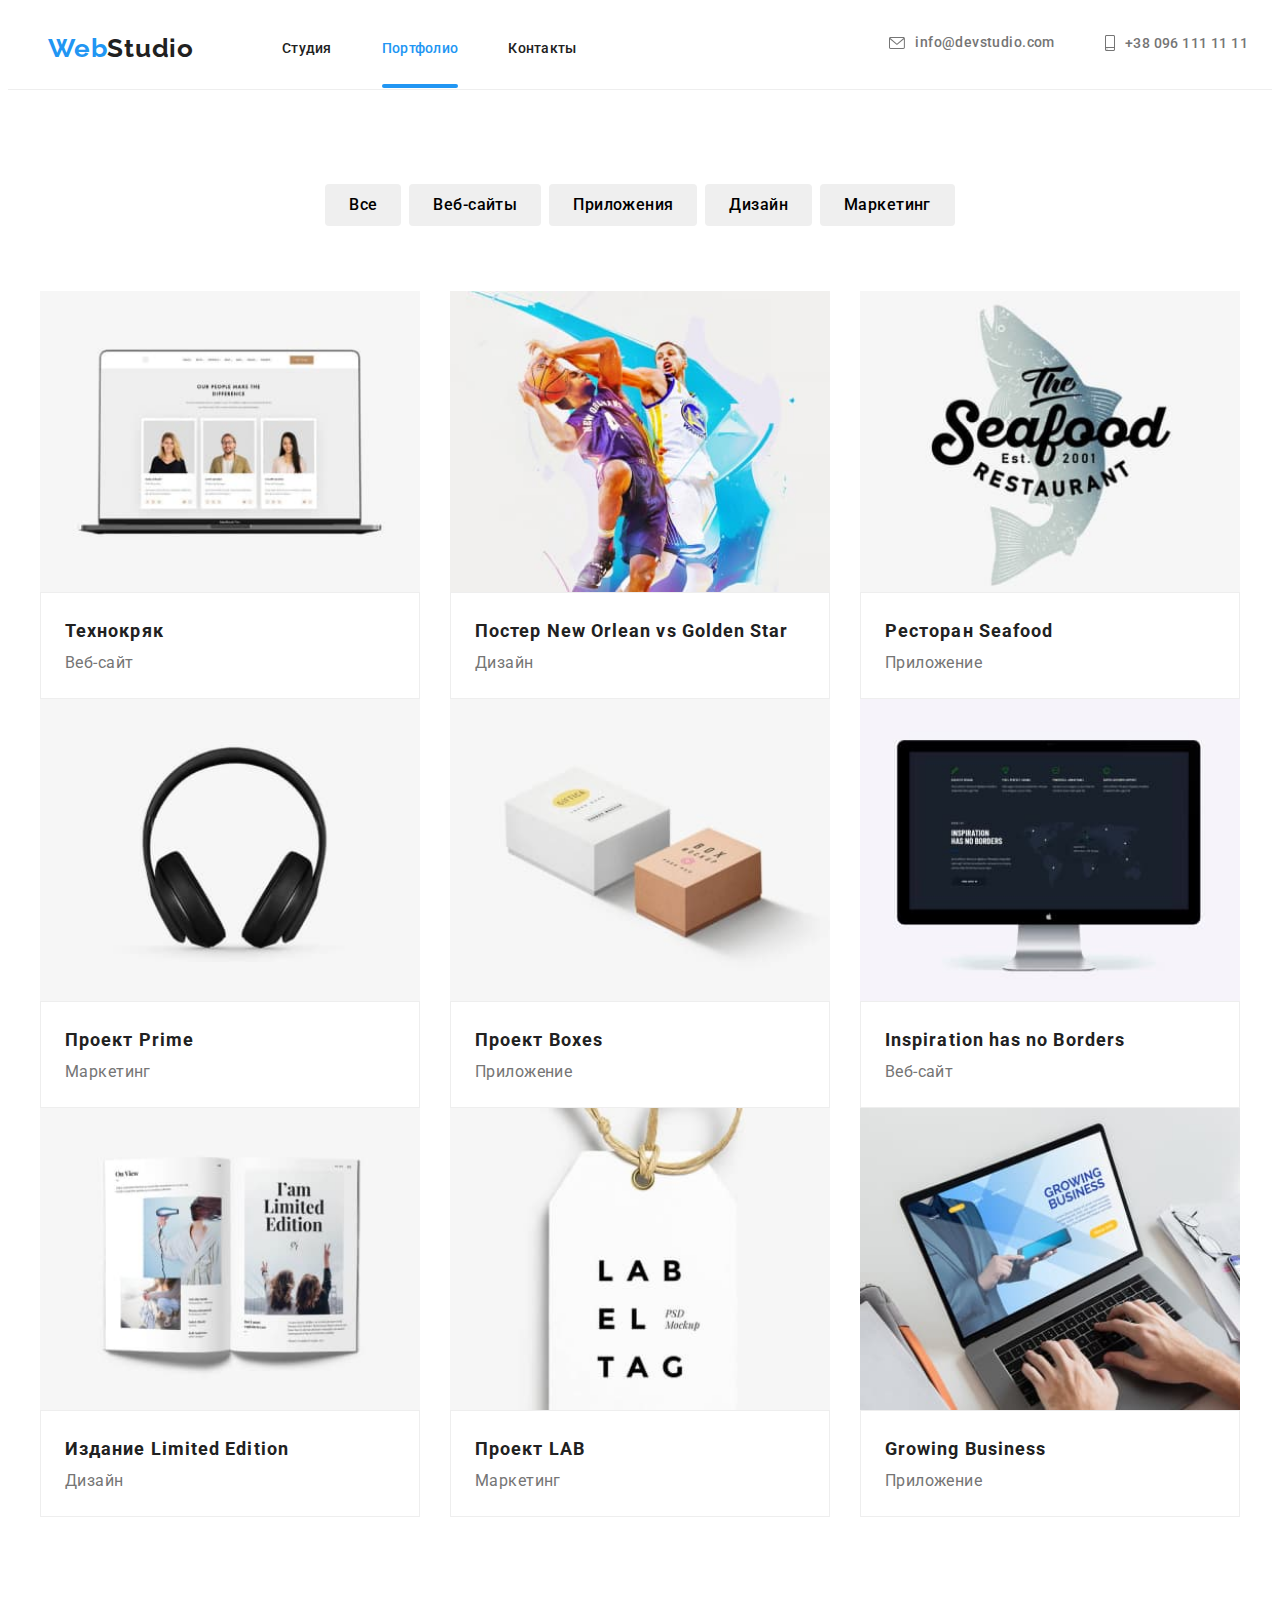
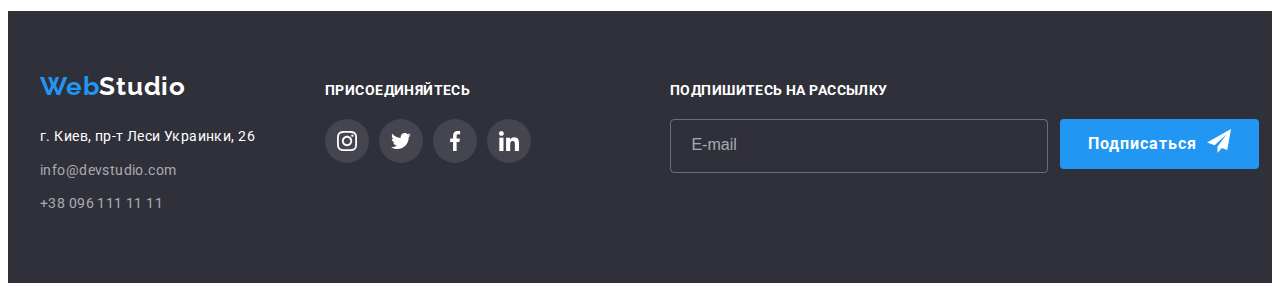
==== commit 9d93bbb0: "changes" ====
--- a/portfolio.html
+++ b/portfolio.html
@@ -52,7 +52,58 @@
             +38 096 111 11 11</a>
         </li>
       </ul>
+      <button type="button" class="menu-open" data-menu-open><svg width="24" height="16" class="advantages_list-icon">
+          <use href="./images/sprite.svg#icon-menu-burger"></use>
+        </svg>
+      </button>
     </div>
+    <div class="mobile-menu" data-menu>
+      <div class="container">
+        <button type="button" class="menu-close" data-menu-close><svg width="18.67" height="18.67"
+            class="advantages_list-icon">
+            <use href="./images/sprite.svg#icon-close"></use>
+          </svg>
+        </button>
+        <ul class="mobile-menu-list list">
+          <li class="mobile-menu-list_item">
+            <a href="./index.html" class="mobile-menu-list_link">Студия</a>
+          </li>
+          <li class="mobile-menu-list_item">
+            <a href="./portfolio.html" class="mobile-menu-list_link link">Портфолио</a>
+          </li>
+          <li class="mobile-menu-list_item">
+            <a href="" class="mobile-menu-list_link link">Контакты</a>
+          </li>
+  
+        </ul>
+        <div class="menu-bottom">
+          <ul class="mobile-menu-contacts list">
+            <li class="mobile-menu-contacts_item">
+              <a href="" class="mobile-menu-contacts_link phone_link link">+38 096 111 11 11</a>
+            </li>
+            <li class="mobile-menu-contacts_item">
+              <a href="" class="mobile-menu-contacts_link mail_link link">info@devstudio.com</a>
+            </li>
+          </ul>
+  
+          <ul class="mobile-menu-social list">
+            <li class="mobile-menu-social_item">
+              <a href="" class="mobile-menu-social_link link">Instagram</a>
+            </li>
+            <li class="mobile-menu-social_item">
+              <a href="" class="mobile-menu-social_link link">Twitter</a>
+            </li>
+            <li class="mobile-menu-social_item">
+              <a href="" class="mobile-menu-social_link link">Facebook</a>
+            </li>
+            <li class="mobile-menu-social_item">
+              <a href="" class="mobile-menu-social_link link">LinkedIn</a>
+            </li>
+          </ul>
+        </div>
+      </div>
+    </div>
+  
   </header>
 
   <main>
@@ -97,7 +148,7 @@
                     srcset="./images/portfolio/computer-desktop@1x.jpg 1x, ./images/portfolio/computer-desktop@2x.jpg 2x">
                   <source media="(min-width: 768px)"
                     srcset="./images/portfolio/computer-tablet@1x.jpg 1x, ./images/portfolio/computer-tablet@2x.jpg 2x">
-                  <source media="(min-width: 480px)"
+                  <source media="(min-width: 468px)"
                     srcset="./images/portfolio/computer-mobile@1x.jpg 1x, ./images/portfolio/computer-mobile@2x.jpg 2x">
                   <img src="#" alt="компьютер" />
                 </picture>
@@ -121,7 +172,7 @@
                     srcset="./images/portfolio/basketball-desktop@1x.jpg 1x, ./images/portfolio/basketball-desktop@2x.jpg 2x">
                   <source media="(min-width: 768px)"
                     srcset="./images/portfolio/basketball-tablet@1x.jpg 1x, ./images/portfolio/basketball-tablet@2x.jpg 2x">
-                  <source media="(min-width: 480px)"
+                  <source media="(min-width: 468px)"
                     srcset="./images/portfolio/basketball-mobile@1x.jpg 1x, ./images/portfolio/basketball-mobile@2x.jpg 2x">
                   <img src="#" alt="баскетбол" />
                 </picture>
@@ -145,7 +196,7 @@
                     srcset="./images/portfolio/seafood-desktop@1x.jpg 1x, ./images/portfolio/seafood-desktop@2x.jpg 2x">
                   <source media="(min-width: 768px)"
                     srcset="./images/portfolio/seafood-tablet@1x.jpg 1x, ./images/portfolio/seafood-tablet@2x.jpg 2x">
-                  <source media="(min-width: 480px)"
+                  <source media="(min-width: 468px)"
                     srcset="./images/portfolio/seafood-mobile@1x.jpg 1x, ./images/portfolio/seafood-mobile@2x.jpg 2x">
                   <img src="#" alt="рыба" />
                 </picture>
@@ -169,7 +220,7 @@
                     srcset="./images/portfolio/headphones-desktop@1x.jpg 1x, ./images/portfolio/headphones-desktop@2x.jpg 2x">
                   <source media="(min-width: 768px)"
                     srcset="./images/portfolio/headphones-tablet@1x.jpg 1x, ./images/portfolio/headphones-tablet@2x.jpg 2x">
-                  <source media="(min-width: 480px)"
+                  <source media="(min-width: 468px)"
                     srcset="./images/portfolio/headphones-mobile@1x.jpg 1x, ./images/portfolio/headphones-mobile@2x.jpg 2x">
                   <img src="#" alt="наушники" />
                 </picture>
@@ -193,7 +244,7 @@
                     srcset="./images/portfolio/boxes-desktop@1x.jpg 1x, ./images/portfolio/boxes-desktop@2x.jpg 2x">
                   <source media="(min-width: 768px)"
                     srcset="./images/portfolio/boxes-tablet@1x.jpg 1x, ./images/portfolio/boxes-tablet@2x.jpg 2x">
-                  <source media="(min-width: 480px)"
+                  <source media="(min-width: 468px)"
                     srcset="./images/portfolio/boxes-mobile@1x.jpg 1x, ./images/portfolio/boxes-mobile@2x.jpg 2x">
                   <img src="#" alt="коробки" />
                 </picture>
@@ -217,7 +268,7 @@
                     srcset="./images/portfolio/monitor-desktop@1x.jpg 1x, ./images/portfolio/monitor-desktop@2x.jpg 2x">
                   <source media="(min-width: 768px)"
                     srcset="./images/portfolio/monitor-tablet@1x.jpg 1x, ./images/portfolio/monitor-tablet@2x.jpg 2x">
-                  <source media="(min-width: 480px)"
+                  <source media="(min-width: 468px)"
                     srcset="./images/portfolio/monitor-mobile@1x.jpg 1x, ./images/portfolio/monitor-mobile@2x.jpg 2x">
                   <img src="#" alt="коробки" />
                 </picture>
@@ -241,7 +292,7 @@
                     srcset="./images/portfolio/journal-desktop@1x.jpg 1x, ./images/portfolio/journal-desktop@2x.jpg 2x">
                   <source media="(min-width: 768px)"
                     srcset="./images/portfolio/journal-tablet@1x.jpg 1x, ./images/portfolio/journal-tablet@2x.jpg 2x">
-                  <source media="(min-width: 480px)"
+                  <source media="(min-width: 468px)"
                     srcset="./images/portfolio/journal-mobile@1x.jpg 1x, ./images/portfolio/journal-mobile@2x.jpg 2x">
                   <img src="#" alt="журнал" />
                 </picture>
@@ -265,7 +316,7 @@
                     srcset="./images/portfolio/label-desktop@1x.jpg 1x, ./images/portfolio/label-desktop@2x.jpg 2x">
                   <source media="(min-width: 768px)"
                     srcset="./images/portfolio/label-tablet@1x.jpg 1x, ./images/portfolio/label-tablet@2x.jpg 2x">
-                  <source media="(min-width: 480px)"
+                  <source media="(min-width: 468px)"
                     srcset="./images/portfolio/label-mobile@1x.jpg 1x, ./images/portfolio/label-mobile@2x.jpg 2x">
                   <img src="#" alt="лэйбл" />
                 </picture>
@@ -289,7 +340,7 @@
                     srcset="./images/portfolio/notebook-desktop@1x.jpg 1x, ./images/portfolio/notebook-desktop@2x.jpg 2x">
                   <source media="(min-width: 768px)"
                     srcset="./images/portfolio/notebook-tablet@1x.jpg 1x, ./images/portfolio/notebook-tablet@2x.jpg 2x">
-                  <source media="(min-width: 480px)"
+                  <source media="(min-width: 468px)"
                     srcset="./images/portfolio/notebook-mobile@1x.jpg 1x, ./images/portfolio/notebook-mobile@2x.jpg 2x">
                   <img src="#" alt="ноутбук" />
                 </picture>
@@ -385,6 +436,8 @@
       </div>
     </div>
   </footer>
+  <script src="./js/modal.js"></script>
+  <script src="./js/menu.js"></script>
 </body>
 
 </html>--- a/css/main.min.css
+++ b/css/main.min.css
@@ -1,3 +1,3 @@
 :root{--primary-white-color: #ffffff;--primary-text-color: #212121;--paragraph-text-color: #757575;--accent-color: #2196f3;--hero-button-color: #188ce8;--font-color: #2f303a;--card-shadow: 0px 2px 1px -1px rgba(0, 0, 0, 0.2),
-    0px 1px 1px 0px rgba(0, 0, 0, 0.14), 0px 1px 3px 0px rgba(0, 0, 0, 0.12);--card-set-gap: 30px;--transition-function: cubic-bezier(0.4, 0, 0.2, 1);--timing: 250ms}.visually-hidden{position:absolute !important;clip:rect(1px 1px 1px 1px);clip:rect(1px, 1px, 1px, 1px);padding:0 !important;border:0 !important;height:1px !important;width:1px !important;overflow:hidden}h1,h2,h3,p{margin:0}ul{list-style:none;margin:0;padding:0}img{display:block;width:100%}.list{list-style:none}.link{text-decoration:none}.item{list-style:none}.button{cursor:pointer;font-size:16px;border-radius:4px;transition:background-color var(--timing) var(--transition-function),color var(--timing) var(--transition-function);border-color:transparent}body{background-color:var(--primary-white-color);color:var(--primary-text-color);font-family:Roboto, sans-serif;font-size:14px;letter-spacing:0.03em}.section{padding-top:60px;padding-bottom:60px}@media screen and (min-width: 1200px){.section{padding-top:94px;padding-bottom:94px}}.container{width:100%;margin:0 auto;padding-left:15px;padding-right:15px}@media screen and (min-width: 480px){.container{max-width:480px}}@media screen and (min-width: 768px){.container{max-width:768px}}@media screen and (min-width: 1200px){.container{max-width:1200px}}.title{font-weight:700;font-size:28px;line-height:1.17;margin-bottom:30px;text-align:center}@media screen and (min-width: 1200px){.title{font-weight:700;font-size:36px;line-height:1.16;margin-bottom:50px}}.backdrop{position:fixed;top:0;left:0;width:100vw;height:100vh;visibility:visible;pointer-events:auto;opacity:1;background-color:rgba(0,0,0,0.2);transition:visibility var(--timing) var(--transition-function)}.is-hidden{opacity:0;visibility:hidden;pointer-events:none}.modal{position:absolute;padding:40px;left:50%;top:50%;height:581px;width:528px;transform:translate(-50%, -50%);background-color:var(--primary-white-color)}.close-icon{width:11px;height:11px}.close-button{position:absolute;padding:0;top:7px;right:8px;width:30px;height:30px;cursor:pointer;border-radius:50%;border:1px solid rgba(0,0,0,0.1);background-color:transparent;transition:fill var(--timing) var(--transition-function)}.close-button:focus,.close-button:hover{fill:var(--accent-color)}.modal-title{margin-bottom:12px;text-align:center;font-weight:700;font-size:20px;line-height:1.15;color:var(--primary-text-color)}.modal-form{display:flex;flex-direction:column}.modal-field{margin-bottom:10px;font-size:12px;line-height:1.17;letter-spacing:0.01em;color:var(--paragraph-text-color)}.modal-input{width:100%;height:40px;margin-top:4px;padding-left:42px;cursor:pointer;border-radius:4px;border:1px solid rgba(33,33,33,0.2);transition:border-color var(--timing) var(--transition-function)}.modal-input:focus{outline:none;border-color:var(--accent-color)}.modal-input:focus+.user-icon{fill:var(--accent-color)}.modal-wrapper{position:relative}.user-icon{position:absolute;top:50%;left:12px;transform:translateY(-50%);transition:fill var(--timing) var(--transition-function)}.modal-coomentary{margin-bottom:20px;font-size:12px;line-height:1.17;letter-spacing:0.01em;color:var(--paragraph-text-color)}.modal-message{margin-top:10px;width:100%;height:120px;padding:16px;border-radius:4px;resize:none;border:1px solid rgba(33,33,33,0.2);transition:border-color var(--timing) var(--transition-function)}.modal-message:focus{outline:none;border-color:var(--accent-color)}.modal-message::placeholder{font-size:12px;line-height:1.17;letter-spacing:0.01em;color:rgba(117,117,117,0.5)}.modal-form-checkbox{position:absolute;width:1px;height:1px;margin:-1px;border:0;padding:0;clip:rect(0 0 0 0);overflow:hidden}.modal-form-checkbox:checked+.checkbox-icon{background-size:contain;background-origin:border-box;background-color:var(--accent-color);border-color:var(--accent-color);background-image:url(../images/icon-check.svg);transition:background-color var(--transition-function) var(--timing)}.checkbox-icon{display:inline-block;width:16px;height:15px;border:2px solid #212121;border-radius:2px;margin-right:7px;margin-left:13px;cursor:pointer;transition:border var(--transition-function) var(--timing)}.modal-form-checkbox-label{display:flex;align-items:center;margin-bottom:30px;font-weight:normal;font-size:14px;line-height:1.71;letter-spacing:0.03em;color:var(--paragraph-text-color)}.modal-form-label-link{color:var(--accent-color)}.modal-accept-button{font-weight:700;font-size:16px;line-height:1.87;width:200px;height:50px;margin:0 auto;padding:10px 55px;font-family:inherit;letter-spacing:0.06em;border:none;border-radius:4px;color:var(--primary-white-color);background-color:var(--accent-color);transition:background-color var(--timing) var(--transition-function)}.modal-accept-button:focus,.modal-accept-button:hover{background-color:var(--hero-button-color)}.sign-footer{margin-left:93px}.invitation{display:block;margin-bottom:20px}.sign-footer-form{display:flex}.mail-label{margin-right:12px}.email-input{padding-left:16px;border-radius:4px;width:358px;height:50px;outline:none;background-color:transparent;color:var(--primary-white-color);border:1px solid rgba(255,255,255,0.3)}.email-input:focus{border-color:var(--accent-color)}.email-input::placeholder{font-size:16px;line-height:1.25;color:rgba(255,255,255,0.6)}.submit-email-button{display:flex;width:200px;height:50px;padding:10px 28px;margin-top:20px;margin:0 auto;font-family:inherit;font-weight:700;line-height:1.87;letter-spacing:0.06em;border:none;color:var(--primary-white-color);background-color:var(--accent-color)}.submit-email-button:hover,.submit-email-button:focus{background-color:var(--hero-button-color)}.footer-button-description{margin-right:10px}.logo{font-weight:700;font-size:26px;line-height:1.19;font-style:400;font-family:Raleway;letter-spacing:0.03em;text-decoration:none}.social-link{display:flex;align-items:center;justify-content:center;width:44px;height:44px;border-radius:50%;transition:background-color var(--timing) var(--transition-function),color var(--timing) var(--transition-function)}.social-linksocial-item:not(:last-child){margin-right:10px}.social-item:not(:last-child){margin-right:10px}.header{border-bottom:1px solid #eeeeee}@media screen and (min-width: 768px){.header{padding:21px 0}}@media screen and (min-width: 768px){.header-container{display:flex;align-items:center}}.navigation{display:flex;align-items:center}.menu{display:none;align-items:center}@media screen and (min-width: 768px){.menu{display:flex;margin-left:88px}}.menu .menu_item:not(:last-child){margin-right:50px}.contact-list{display:none}@media screen and (min-width: 768px) and (max-width: 1199px){.contact-list{display:flex;flex-direction:column;justify-content:center;margin-left:auto}}@media screen and (min-width: 1200px){.contact-list{display:flex;margin-left:auto}}.contact-list .contact_item:not(:last-child){margin-bottom:10px}@media screen and (min-width: 1200px){.contact-list .contact_item:not(:last-child){margin-right:50px}}.logo_inclusion{color:var(--accent-color)}.header_logo{color:var(--primary-text-color);transition:color var(--timing) var(--transition-function)}.header_logo:hover,.header_logo:focus{color:var(--accent-color)}.menu_link{padding-bottom:32px;padding-top:32px;cursor:pointer;font-weight:500;font-size:14px;line-height:1.14;letter-spacing:0.02em;text-decoration:none;color:var(--primary-text-color);transition:color var(--timing) var(--transition-function)}.menu_link:hover,.menu_link:focus{color:var(--accent-color)}.contact_icon{margin-right:10px;fill:currentColor}.header_contact-link{display:flex;align-items:center;font-weight:500;font-size:14px;line-height:1.14;text-decoration:none;color:var(--paragraph-text-color);transition:color var(--timing) var(--transition-function),fill var(--timing) var(--transition-function)}.header_contact-link:hover,.header_contact-link:focus{fill:var(--accent-color);color:var(--accent-color)}.header_contact-link:not(:last-child){padding-bottom:30px}.menu_link.current{position:relative;color:var(--accent-color)}.menu_link.current::after{content:'';position:absolute;display:block;left:0;bottom:0;width:100%;height:4px;border-radius:2px;background-color:var(--accent-color)}.menu-open{background-color:unset;border:none;position:absolute;right:0;top:45px}@media screen and (min-width: 768px){.menu-open{display:none}}.menu-close{position:absolute;right:0;top:0;background-color:unset;border:none}.mobile-menu{position:fixed;visibility:none;pointer-events:none;opacity:0;background-color:var(--primary-white-color);width:100vw;height:100vh;top:0;left:0;padding-bottom:48px;padding-top:48px}.mobile-menu .container{position:relative;height:100%;display:flex;flex-direction:column;justify-content:space-between}.mobile-menu.is-hidden{opacity:1;visibility:visible;pointer-events:auto}.mobile-menu-list_item:not(:last-child){margin-bottom:36px}.mobile-menu-list_item .mobile-menu-list_link{font-family:Roboto;font-weight:500;font-size:40px;line-height:1.17;letter-spacing:0.02em;text-decoration:none;color:var(--primary-text-color)}.mobile-menu-contacts{margin-bottom:64px}.mobile-menu-contacts .mobile-menu-contacts_item:not(:last-child){margin-bottom:32px}.mobile-menu-contacts .mobile-menu-contacts_item .phone_link{font-family:Roboto;font-weight:500;font-size:34px;line-height:1.21;letter-spacing:0.02em;color:#2196f3}.mobile-menu-contacts .mobile-menu-contacts_item .mail_link{font-family:Roboto;font-weight:500;font-size:24px;line-height:1.16;letter-spacing:0.02em;color:var(--paragraph-text-color)}.mobile-menu-social{display:flex}.mobile-menu-social .mobile-menu-social_link{font-family:Roboto;font-weight:500;font-size:18px;line-height:1.22;letter-spacing:0.02em;color:var(--accent-color)}.mobile-menu-social .mobile-menu-social_item:not(:last-child){margin-right:10px}.hero-section{text-align:center;background-size:cover;background-position:center;padding-top:118px;padding-bottom:118px;background-image:linear-gradient(rgba(47,48,58,0.4), rgba(47,48,58,0.4)),url("../images/background/bcg-mobile@1x.jpg");color:var(--primary-white-color);background-color:var(--font-color)}@media screen and (min-width: 320px){.hero-section{background-image:linear-gradient(rgba(47,48,58,0.4), rgba(47,48,58,0.4)),url("../images/background/bcg-mobile@1x.jpg")}}@media screen and (min-device-pixel-ratio: 2) and (min-width: 320px), (min-resolution: 192dpi) and (min-width: 320px), (min-resolution: 2dppx) and (min-width: 320px){.hero-section{background-image:linear-gradient(rgba(47,48,58,0.4), rgba(47,48,58,0.4)),url("../images/background/bcg-mobile@2x.jpg")}}@media screen and (min-width: 768px){.hero-section{background-image:linear-gradient(rgba(47,48,58,0.4), rgba(47,48,58,0.4)),url("../images/background/bcg-tablet@1x.jpg")}}@media screen and (min-device-pixel-ratio: 2) and (min-width: 768px), (min-resolution: 192dpi) and (min-width: 768px), (min-resolution: 2dppx) and (min-width: 768px){.hero-section{background-image:linear-gradient(rgba(47,48,58,0.4), rgba(47,48,58,0.4)),url("../images/background/bcg-tablet@2x.jpg")}}@media screen and (min-width: 1200px){.hero-section{padding-top:200px;padding-bottom:200px;background-image:linear-gradient(rgba(47,48,58,0.4), rgba(47,48,58,0.4)),url("../images/background/bcg-desktop@1x.jpg")}}@media screen and (min-device-pixel-ratio: 2) and (min-width: 1200px), (min-resolution: 192dpi) and (min-width: 1200px), (min-resolution: 2dppx) and (min-width: 1200px){.hero-section{background-image:linear-gradient(rgba(47,48,58,0.4), rgba(47,48,58,0.4)),url("../images/background/bcg-desktop@2x.jpg")}}.hero-theme{margin-bottom:30px;font-weight:900;font-size:26px;line-height:1.36;letter-spacing:0.06em;text-transform:uppercase}@media screen and (min-width: 1200px){.hero-theme{font-weight:900;font-size:44px;line-height:1.36}}.hero-button{padding:10px 32px;font-weight:700;font-size:16px;line-height:1.8;width:200px;color:inherit;background-color:var(--accent-color)}.hero-button:hover,.hero-button:focus{background-color:var(--hero-button-color)}@media screen and (min-width: 1200px){.advantages-section{padding:94px 0}}.advantages_list{align-items:center;margin-bottom:-30px}@media screen and (min-width: 768px){.advantages_list{display:flex;flex-wrap:wrap;margin-left:-30px}}.advantages_list-item{width:100%;margin-bottom:30px}@media screen and (min-width: 768px){.advantages_list-item{flex-basis:calc((100% - 60px) / 2);margin-left:30px}}@media screen and (min-width: 1200px){.advantages_list-item{flex-basis:calc((100% - 120px) / 4);margin-left:30px}}.advantages_title{font-weight:700;font-size:14px;line-height:1.14;margin-bottom:10px;font-style:400;text-transform:uppercase;text-align:center}@media screen and (min-width: 768px){.advantages_title{text-align:left}}.advantages_details{line-height:2;color:var(--paragraph-text-color);text-transform:none;margin-bottom:30px}.advantages_icon-wraper{display:flex;justify-content:center;align-items:center;margin-bottom:30px;border-radius:4px;height:120px;background-color:#f5f4fa}.activity_section{display:none;padding-top:0}@media screen and (min-width: 1200px){.activity_section{display:block}}.activity_list{display:flex;align-items:center;margin-left:-30px;margin-right:-30px}.activity_item{flex-basis:calc(100% - 90px)/3;margin-left:30px;margin-left:30px}.activity-image-wraper{position:relative;display:flex}.activity_title{font-weight:700;font-size:14px;line-height:1.14;display:flex;position:absolute;align-items:center;justify-content:center;text-transform:uppercase;bottom:0;width:100%;height:70px;letter-spacing:0.03em;color:var(--primary-white-color);background:rgba(47,48,58,0.8)}.command-section{background-color:#f5f4fa}.command-list{margin-left:-30px;margin-bottom:-30px}@media screen and (min-width: 768px){.command-list{display:flex;flex-wrap:wrap}}.command-list_item{width:100%;margin-bottom:30px}@media screen and (min-width: 768px){.command-list_item{flex-basis:calc((100% - 60px) / 2);margin-left:30px}}@media screen and (min-width: 1200px){.command-list_item{flex-basis:calc((100% - 120px) / 4);margin-left:30px}}.command-card{padding-top:30px;padding-bottom:30px;border-radius:0px 0px 4px 4px;box-shadow:0px 1px 3px rgba(0,0,0,0.12),0px 1px 1px rgba(0,0,0,0.14),0px 2px 1px rgba(0,0,0,0.2);background-color:var(--primary-white-color)}.name{font-weight:16px;font-size:500;line-height:1.18;text-align:center}.profession{text-align:center;margin-bottom:16px;font-weight:400;font-size:16px;line-height:1.18;color:var(--paragraph-text-color)}.social-list{display:flex;justify-content:space-between;padding-left:32px;padding-right:32px}.social-list-icon{width:20px;height:20px;fill:currentColor}.social-command-link{color:#afb1b8}.social-command-link.social-link:hover,.social-command-link .social-link:focus{color:var(--primary-white-color);background-color:var(--accent-color)}.clients-list{display:flex;align-items:center;flex-wrap:wrap;margin-top:-30px;margin-left:-30px}.clients-item{flex-basis:calc((100% - 60px) / 2);margin-top:30px;margin-left:30px}@media screen and (min-width: 768px){.clients-item{flex-basis:calc((100% - 90px) / 3);margin-left:30px}}@media screen and (min-width: 1200px){.clients-item{flex-basis:calc((100% - 180px) / 6);margin-left:30px}}.clients-link{display:flex;align-items:center;justify-content:center;padding:16px 32px;border-radius:4px;width:100%;height:92px;border:1px solid #afb1b8;color:#afb1b8;transition:color var(--timing) var(--transition-function),border-color var(--timing) var(--transition-function)}.clients-link:hover,.clients-link:focus{color:var(--accent-color);border-color:var(--accent-color)}.clients-list-icon{fill:currentColor}.footer{padding-bottom:60px;padding-top:60px;background-color:var(--font-color)}.footer-container{display:block}@media screen and (max-width: 1199px){.footer-container{text-align:center}}@media screen and (min-width: 768px) and (max-width: 1199px){.footer-container{display:flex;flex-wrap:wrap;justify-content:space-around}}@media screen and (min-width: 768px) and (max-width: 1199px){.footer-container{flex-wrap:wrap;justify-content:space-around}}@media screen and (min-width: 1200px){.footer-container{display:flex;align-items:baseline}}.logo-footer{color:var(--primary-white-color);display:block;margin-bottom:20px}@media screen and (min-width: 1200px){.logo-footer{margin-right:auto}}.adress{margin-bottom:9px;line-height:2;text-decoration:none;color:var(--primary-white-color);transition:color var(--timing) var(--transition-function)}.adress:focus,.adress:hover{color:var(--accent-color)}.adress-footer{display:flex;flex-direction:column;align-items:center}@media screen and (max-width: 1199px){.adress-footer{margin-bottom:60px}}.adress-item:not(:last-child){margin-bottom:9px}.adress-list{margin-right:auto}.contact-footer{margin-top:10px;font-family:Roboto;line-height:1.71;text-decoration:none;color:rgba(255,255,255,0.6);transition:color var(--timing) var(--transition-function)}.contact-footer:hover,.contact-footer:focus{color:var(--accent-color)}.invitation{font-weight:700;font-size:20px;line-height:1.14;font-size:14px;text-transform:uppercase;color:var(--primary-white-color)}@media screen and (max-width: 1199px){.invitation{text-align:center;margin:0 auto;margin-bottom:20px}}.social-footer-link{margin-bottom:60px;background-color:rgba(255,255,255,0.1)}.social-footer-link:hover,.social-footer-link:focus{background-color:var(--accent-color)}.social-footer{display:flex;margin-top:60px}@media screen and (min-width: 768px){.social-footer{margin-left:70px}}@media screen and (min-width: 768px){.social-footer{display:block;text-align:justify;margin-top:0}}@media screen and (max-width: 767px){.social-footer{display:flex;flex-direction:column}}.social-footer-icon{width:20px;height:20px;fill:var(--primary-white-color)}.social-footer-list{display:flex;justify-content:center}@media screen and (min-width: 1199px){.social-footer-list{margin-top:0}}.sign-footer{display:flex;flex-direction:column}@media screen and (min-width: 1200px){.sign-footer{width:570px;margin-left:auto}}.sign-footer-form{display:flex}@media screen and (max-width: 1199px){.sign-footer-form{flex-direction:column;align-items:center}}.projects-list{display:flex;flex-wrap:wrap;text-align:center;justify-content:center}.projects-list .projects-item:not(:last-child){margin-right:8px}@media screen and (min-width: 1200px){.projects-list{margin-bottom:50px}}.our-projects-list{display:flex;flex-wrap:wrap}@media screen and (min-width: 768px) and (max-width: 1199px){.our-projects-list{margin:-15px;margin-top:30px}}@media screen and (min-width: 1200px){.our-projects-list{margin-top:50px}}@media screen and (min-width: 768px) and (max-width: 1199px){.our-projects-item{flex-basis:calc((100% - 60px) / 2);margin:15px}}.our-projects-item:hover,.our-projects-item:focus{box-shadow:0px 1px 1px rgba(0,0,0,0.12),0px 4px 4px rgba(0,0,0,0.06),1px 4px 6px rgba(0,0,0,0.16)}@media screen and (min-width: 1200px){.our-projects-item{flex-basis:calc((100% - 60px) / 3);margin-right:30px}}@media screen and (min-width: 1200px){.our-projects-item:nth-child(3n){margin-right:0}}@media screen and (min-width: 1200px) and (min-width: 1200px){.our-projects-item:nth-last-child(-n+3){margin-bottom:0px}}.project-button{font-weight:500;font-size:16px;line-height:1.6;padding:6px 22px;font-family:inherit;font-style:inherit;letter-spacing:inherit}.project-button:hover,.project-button:focus{background-color:var(--accent-color);color:var(--primary-white-color)}.project-name{font-weight:700;font-size:18px;line-height:2;letter-spacing:0.06em;color:var(--primary-text-color)}.project-type{font-weight:400;font-size:16px;line-height:1.8;color:var(--paragraph-text-color)}.card-content{padding:20px 24px;border-top:none;border:1px solid #eeeeee}.our-projects-thumb{position:relative;overflow:hidden}.thumb-text{position:absolute;padding:63px 24px;transform:translateY(100%);overflow:auto;top:0;left:0;font-weight:400;font-size:18px;line-height:1.5;width:100%;height:100%;color:var(--primary-white-color);letter-spacing:0.03em;background-color:rgba(33,150,243,0.9);transition:transform var(--timing) var(--transition-function)}.projects-link:hover .thumb-text,.projects-link:focus .thumb-text{transform:translateY(0)}
+    0px 1px 1px 0px rgba(0, 0, 0, 0.14), 0px 1px 3px 0px rgba(0, 0, 0, 0.12);--card-set-gap: 30px;--transition-function: cubic-bezier(0.4, 0, 0.2, 1);--timing: 250ms}.visually-hidden{position:absolute !important;clip:rect(1px 1px 1px 1px);clip:rect(1px, 1px, 1px, 1px);padding:0 !important;border:0 !important;height:1px !important;width:1px !important;overflow:hidden}h1,h2,h3,p{margin:0}ul{list-style:none;margin:0;padding:0}img{display:block;width:100%}.list{list-style:none}.link{text-decoration:none}.item{list-style:none}.button{cursor:pointer;font-size:16px;border-radius:4px;transition:background-color var(--timing) var(--transition-function),color var(--timing) var(--transition-function);border-color:transparent}body{background-color:var(--primary-white-color);color:var(--primary-text-color);font-family:Roboto, sans-serif;font-size:14px;letter-spacing:0.03em}.section{padding-top:60px;padding-bottom:60px}@media screen and (min-width: 1200px){.section{padding-top:94px;padding-bottom:94px}}.container{width:100%;margin:0 auto;padding-left:15px;padding-right:15px}@media screen and (min-width: 480px){.container{max-width:480px}}@media screen and (min-width: 768px){.container{max-width:768px}}@media screen and (min-width: 1200px){.container{max-width:1200px}}.title{font-weight:700;font-size:28px;line-height:1.17;margin-bottom:30px;text-align:center}@media screen and (min-width: 1200px){.title{font-weight:700;font-size:36px;line-height:1.16;margin-bottom:50px}}.backdrop{position:fixed;top:0;left:0;width:100vw;height:100vh;visibility:visible;pointer-events:auto;opacity:1;background-color:rgba(0,0,0,0.2);transition:visibility var(--timing) var(--transition-function)}.is-hidden{opacity:0;visibility:hidden;pointer-events:none}.modal{position:absolute;padding:40px;left:50%;top:50%;width:450px;height:609px;transform:translate(-50%, -50%);background-color:var(--primary-white-color)}.close-icon{width:11px;height:11px}.close-button{position:absolute;padding:0;top:7px;right:8px;width:30px;height:30px;cursor:pointer;border-radius:50%;border:1px solid rgba(0,0,0,0.1);background-color:transparent;transition:fill var(--timing) var(--transition-function)}.close-button:focus,.close-button:hover{fill:var(--accent-color)}.modal-title{margin-bottom:12px;text-align:center;font-weight:700;font-size:20px;line-height:1.15;color:var(--primary-text-color)}.modal-form{display:flex;flex-direction:column}.modal-field{margin-bottom:10px;font-size:12px;line-height:1.17;letter-spacing:0.01em;color:var(--paragraph-text-color)}.modal-input{width:100%;height:40px;margin-top:4px;padding-left:42px;cursor:pointer;border-radius:4px;border:1px solid rgba(33,33,33,0.2);transition:border-color var(--timing) var(--transition-function)}.modal-input:focus{outline:none;border-color:var(--accent-color)}.modal-input:focus+.user-icon{fill:var(--accent-color)}.modal-wrapper{position:relative}.user-icon{position:absolute;top:50%;left:12px;transform:translateY(-50%);transition:fill var(--timing) var(--transition-function)}.modal-coomentary{margin-bottom:20px;font-size:12px;line-height:1.17;letter-spacing:0.01em;color:var(--paragraph-text-color)}.modal-message{margin-top:10px;width:100%;height:120px;padding:16px;border-radius:4px;resize:none;border:1px solid rgba(33,33,33,0.2);transition:border-color var(--timing) var(--transition-function)}.modal-message:focus{outline:none;border-color:var(--accent-color)}.modal-message::placeholder{font-size:12px;line-height:1.17;letter-spacing:0.01em;color:rgba(117,117,117,0.5)}.modal-form-checkbox{position:absolute;width:1px;height:1px;margin:-1px;border:0;padding:0;clip:rect(0 0 0 0);overflow:hidden}.modal-form-checkbox:checked+.checkbox-icon{background-size:contain;background-origin:border-box;background-color:var(--accent-color);border-color:var(--accent-color);background-image:url(../images/icon-check.svg);transition:background-color var(--transition-function) var(--timing)}.checkbox-icon{display:inline-block;width:16px;height:15px;border:2px solid #212121;border-radius:2px;margin-right:7px;margin-left:13px;cursor:pointer;transition:border var(--transition-function) var(--timing)}.modal-form-checkbox-label{display:flex;align-items:center;margin-bottom:30px;font-weight:normal;font-size:12px;line-height:1.16;letter-spacing:0.03em;color:var(--paragraph-text-color)}@media screen and (min-width: 1200px){.modal-form-checkbox-label{font-size:14px;line-height:2}}.modal-form-label-link{color:var(--accent-color)}.modal-accept-button{font-weight:700;font-size:16px;line-height:1.87;width:200px;height:50px;margin:0 auto;padding:10px 55px;font-family:inherit;letter-spacing:0.06em;border:none;border-radius:4px;color:var(--primary-white-color);background-color:var(--accent-color);transition:background-color var(--timing) var(--transition-function)}.modal-accept-button:focus,.modal-accept-button:hover{background-color:var(--hero-button-color)}.sign-footer{margin-left:93px}.invitation{display:block;margin-bottom:20px}.sign-footer-form{display:flex}.mail-label{margin-right:12px}.email-input{padding-left:16px;border-radius:4px;width:358px;height:50px;outline:none;background-color:transparent;color:var(--primary-white-color);border:1px solid rgba(255,255,255,0.3)}.email-input:focus{border-color:var(--accent-color)}.email-input::placeholder{font-size:16px;line-height:1.25;color:rgba(255,255,255,0.6)}.submit-email-button{display:flex;width:200px;height:50px;padding:10px 28px;margin-top:20px;margin:0 auto;font-family:inherit;font-weight:700;line-height:1.87;letter-spacing:0.06em;border:none;color:var(--primary-white-color);background-color:var(--accent-color)}.submit-email-button:hover,.submit-email-button:focus{background-color:var(--hero-button-color)}.footer-button-description{margin-right:10px}.logo{font-weight:700;font-size:26px;line-height:1.19;font-style:400;font-family:Raleway;letter-spacing:0.03em;text-decoration:none}.social-link{display:flex;align-items:center;justify-content:center;width:44px;height:44px;border-radius:50%;transition:background-color var(--timing) var(--transition-function),color var(--timing) var(--transition-function)}.social-linksocial-item:not(:last-child){margin-right:10px}.social-item:not(:last-child){margin-right:10px}.header{border-bottom:1px solid #eeeeee;padding:15px}@media screen and (min-width: 1200px){.header{padding:25px}}@media screen and (min-width: 768px){.header-container{display:flex;align-items:center}}.navigation{display:flex;align-items:center}.menu{display:none;align-items:center}@media screen and (min-width: 768px){.menu{display:flex;margin-left:88px}}.menu .menu_item:not(:last-child){margin-right:50px}.contact-list{display:none}@media screen and (min-width: 768px) and (max-width: 1199px){.contact-list{display:flex;flex-direction:column;justify-content:center;margin-left:auto}}@media screen and (min-width: 1200px){.contact-list{display:flex;margin-left:auto}}.contact-list .contact_item:not(:last-child){margin-bottom:10px}@media screen and (min-width: 1200px){.contact-list .contact_item:not(:last-child){margin-right:50px}}.logo_inclusion{color:var(--accent-color)}.header_logo{color:var(--primary-text-color);transition:color var(--timing) var(--transition-function)}.header_logo:hover,.header_logo:focus{color:var(--accent-color)}.menu_link{padding-bottom:32px;padding-top:32px;cursor:pointer;font-weight:500;font-size:14px;line-height:1.14;letter-spacing:0.02em;text-decoration:none;color:var(--primary-text-color);transition:color var(--timing) var(--transition-function)}.menu_link:hover,.menu_link:focus{color:var(--accent-color)}.contact_icon{margin-right:10px;fill:currentColor}.header_contact-link{display:flex;align-items:center;font-weight:500;font-size:14px;line-height:1.14;text-decoration:none;color:var(--paragraph-text-color);transition:color var(--timing) var(--transition-function),fill var(--timing) var(--transition-function)}.header_contact-link:hover,.header_contact-link:focus{fill:var(--accent-color);color:var(--accent-color)}.header_contact-link:not(:last-child){padding-bottom:30px}.menu_link.current{position:relative;color:var(--accent-color)}.menu_link.current::after{content:'';position:absolute;display:block;left:0;bottom:0;width:100%;height:4px;border-radius:2px;background-color:var(--accent-color)}.menu-open{background-color:unset;border:none;position:absolute;right:0;top:20px}@media screen and (min-width: 768px){.menu-open{display:none}}.menu-close{position:absolute;right:0;top:-30px;background-color:unset;border:none}.mobile-menu{position:fixed;visibility:hidden;z-index:100;pointer-events:none;opacity:0;background-color:var(--primary-white-color);width:100vw;height:100vh;top:0;left:0;padding-bottom:48px;padding-top:48px}.mobile-menu .container{position:relative;height:100%;display:flex;flex-direction:column;justify-content:space-between}.mobile-menu.is-hidden{opacity:1;visibility:visible;pointer-events:auto}.mobile-menu-list_item:not(:last-child){margin-bottom:36px}.mobile-menu-list_item .mobile-menu-list_link{font-family:Roboto;font-weight:500;font-size:40px;line-height:1.17;letter-spacing:0.02em;text-decoration:none;color:var(--primary-text-color)}.mobile-menu-contacts{margin-bottom:64px}.mobile-menu-contacts .mobile-menu-contacts_item:not(:last-child){margin-bottom:32px}.mobile-menu-contacts .mobile-menu-contacts_item .phone_link{font-family:Roboto;font-weight:500;font-size:34px;line-height:1.21;letter-spacing:0.02em;color:#2196f3}.mobile-menu-contacts .mobile-menu-contacts_item .mail_link{font-family:Roboto;font-weight:500;font-size:24px;line-height:1.16;letter-spacing:0.02em;color:var(--paragraph-text-color)}.mobile-menu-social{display:flex}.mobile-menu-social .mobile-menu-social_link{font-family:Roboto;font-weight:500;font-size:18px;line-height:1.22;letter-spacing:0.02em;color:var(--accent-color)}.mobile-menu-social .mobile-menu-social_item:not(:last-child){margin-right:10px}.hero-section{text-align:center;background-size:cover;background-position:center;padding-top:118px;padding-bottom:118px;background-image:linear-gradient(rgba(47,48,58,0.4), rgba(47,48,58,0.4)),url("../images/background/bcg-mobile@1x.jpg");color:var(--primary-white-color);background-color:var(--font-color)}@media screen and (min-width: 320px){.hero-section{background-image:linear-gradient(rgba(47,48,58,0.4), rgba(47,48,58,0.4)),url("../images/background/bcg-mobile@1x.jpg")}}@media screen and (min-device-pixel-ratio: 2) and (min-width: 320px), (min-resolution: 192dpi) and (min-width: 320px), (min-resolution: 2dppx) and (min-width: 320px){.hero-section{background-image:linear-gradient(rgba(47,48,58,0.4), rgba(47,48,58,0.4)),url("../images/background/bcg-mobile@2x.jpg")}}@media screen and (min-width: 768px){.hero-section{background-image:linear-gradient(rgba(47,48,58,0.4), rgba(47,48,58,0.4)),url("../images/background/bcg-tablet@1x.jpg")}}@media screen and (min-device-pixel-ratio: 2) and (min-width: 768px), (min-resolution: 192dpi) and (min-width: 768px), (min-resolution: 2dppx) and (min-width: 768px){.hero-section{background-image:linear-gradient(rgba(47,48,58,0.4), rgba(47,48,58,0.4)),url("../images/background/bcg-tablet@2x.jpg")}}@media screen and (min-width: 1200px){.hero-section{padding-top:200px;padding-bottom:200px;background-image:linear-gradient(rgba(47,48,58,0.4), rgba(47,48,58,0.4)),url("../images/background/bcg-desktop@1x.jpg")}}@media screen and (min-device-pixel-ratio: 2) and (min-width: 1200px), (min-resolution: 192dpi) and (min-width: 1200px), (min-resolution: 2dppx) and (min-width: 1200px){.hero-section{background-image:linear-gradient(rgba(47,48,58,0.4), rgba(47,48,58,0.4)),url("../images/background/bcg-desktop@2x.jpg")}}.hero-theme{margin-bottom:30px;font-weight:900;font-size:26px;line-height:1.36;letter-spacing:0.06em;text-transform:uppercase}@media screen and (min-width: 1200px){.hero-theme{font-weight:900;font-size:44px;line-height:1.36}}.hero-button{padding:10px 32px;font-weight:700;font-size:16px;line-height:1.8;width:200px;color:inherit;background-color:var(--accent-color)}.hero-button:hover,.hero-button:focus{background-color:var(--hero-button-color)}@media screen and (min-width: 1200px){.advantages-section{padding:94px 0}}.advantages_list{align-items:center;margin-bottom:-30px}@media screen and (min-width: 768px){.advantages_list{display:flex;flex-wrap:wrap;margin-left:-30px}}.advantages_list-item{width:100%;margin-bottom:30px}@media screen and (min-width: 768px){.advantages_list-item{flex-basis:calc((100% - 60px) / 2);margin-left:30px}}@media screen and (min-width: 1200px){.advantages_list-item{flex-basis:calc((100% - 120px) / 4);margin-left:30px}}.advantages_title{font-weight:700;font-size:14px;line-height:1.14;margin-bottom:10px;font-style:400;text-transform:uppercase;text-align:center}@media screen and (min-width: 768px){.advantages_title{text-align:left}}.advantages_details{line-height:2;color:var(--paragraph-text-color);text-transform:none;margin-bottom:30px}.advantages_icon-wraper{display:flex;justify-content:center;align-items:center;margin-bottom:30px;border-radius:4px;height:120px;background-color:#f5f4fa}.activity_section{display:none;padding-top:0}@media screen and (min-width: 1200px){.activity_section{display:block}}.activity_list{display:flex;align-items:center;margin-left:-30px;margin-right:-30px}.activity_item{flex-basis:calc(100% - 90px)/3;margin-left:30px;margin-left:30px}.activity-image-wraper{position:relative;display:flex}.activity_title{font-weight:700;font-size:14px;line-height:1.14;display:flex;position:absolute;align-items:center;justify-content:center;text-transform:uppercase;bottom:0;width:100%;height:70px;letter-spacing:0.03em;color:var(--primary-white-color);background:rgba(47,48,58,0.8)}.command-section{background-color:#f5f4fa}.command-list{margin-left:-30px;margin-bottom:-30px}@media screen and (min-width: 768px){.command-list{display:flex;flex-wrap:wrap}}.command-list_item{width:100%;margin-bottom:30px}@media screen and (min-width: 768px){.command-list_item{flex-basis:calc((100% - 60px) / 2);margin-left:30px}}@media screen and (min-width: 1200px){.command-list_item{flex-basis:calc((100% - 120px) / 4);margin-left:30px}}.command-card{padding-top:30px;padding-bottom:30px;border-radius:0px 0px 4px 4px;box-shadow:0px 1px 3px rgba(0,0,0,0.12),0px 1px 1px rgba(0,0,0,0.14),0px 2px 1px rgba(0,0,0,0.2);background-color:var(--primary-white-color)}.name{font-weight:500;font-size:16px;line-height:1.18;text-align:center;margin-bottom:10px}.profession{text-align:center;margin-bottom:16px;font-weight:400;font-size:16px;line-height:1.18;color:var(--paragraph-text-color)}.social-list{display:flex;max-width:204px;justify-content:space-between;margin-left:auto;margin-right:auto}.social-list-icon{width:20px;height:20px;fill:currentColor}.social-command-link{color:#afb1b8}.social-command-link.social-link:hover,.social-command-link .social-link:focus{color:var(--primary-white-color);background-color:var(--accent-color)}.clients-list{display:flex;align-items:center;flex-wrap:wrap;margin-top:-30px;margin-left:-30px}.clients-item{flex-basis:calc((100% - 60px) / 2);margin-top:30px;margin-left:30px}@media screen and (min-width: 768px){.clients-item{flex-basis:calc((100% - 90px) / 3);margin-left:30px}}@media screen and (min-width: 1200px){.clients-item{flex-basis:calc((100% - 180px) / 6);margin-left:30px}}.clients-link{display:flex;align-items:center;justify-content:center;padding:16px 32px;border-radius:4px;width:100%;height:92px;border:1px solid #afb1b8;color:#afb1b8;transition:color var(--timing) var(--transition-function),border-color var(--timing) var(--transition-function)}.clients-link:hover,.clients-link:focus{color:var(--accent-color);border-color:var(--accent-color)}.clients-list-icon{fill:currentColor}.footer{padding-bottom:60px;padding-top:60px;background-color:var(--font-color)}.footer-container{display:block}@media screen and (max-width: 1199px){.footer-container{text-align:center}}@media screen and (min-width: 768px) and (max-width: 1199px){.footer-container{display:flex;flex-wrap:wrap;justify-content:space-around}}@media screen and (min-width: 768px) and (max-width: 1199px){.footer-container{flex-wrap:wrap;justify-content:space-around}}@media screen and (min-width: 1200px){.footer-container{display:flex;align-items:baseline}}.logo-footer{color:var(--primary-white-color);display:block;margin-bottom:20px}@media screen and (min-width: 1200px){.logo-footer{margin-right:auto}}.adress{margin-bottom:9px;line-height:2;text-decoration:none;color:var(--primary-white-color);transition:color var(--timing) var(--transition-function)}.adress:focus,.adress:hover{color:var(--accent-color)}.adress-footer{display:flex;flex-direction:column;align-items:center}@media screen and (max-width: 1199px){.adress-footer{margin-bottom:60px}}.adress-item:not(:last-child){margin-bottom:9px}.adress-list{margin-right:auto}.contact-footer{margin-top:10px;font-family:Roboto;line-height:1.71;text-decoration:none;color:rgba(255,255,255,0.6);transition:color var(--timing) var(--transition-function)}.contact-footer:hover,.contact-footer:focus{color:var(--accent-color)}.invitation{font-weight:700;font-size:20px;line-height:1.14;font-size:14px;text-transform:uppercase;color:var(--primary-white-color)}@media screen and (max-width: 1199px){.invitation{text-align:center;margin:0 auto;margin-bottom:20px}}.social-footer-link{margin-bottom:60px;background-color:rgba(255,255,255,0.1)}.social-footer-link:hover,.social-footer-link:focus{background-color:var(--accent-color)}.social-footer{display:flex;margin-top:60px}@media screen and (min-width: 768px){.social-footer{display:block;text-align:justify;margin-top:0}}@media screen and (max-width: 767px){.social-footer{display:flex;flex-direction:column}}@media screen and (min-width: 1200px){.social-footer{margin-left:70px}}.social-footer-icon{width:20px;height:20px;fill:var(--primary-white-color)}.social-footer-list{display:flex;justify-content:center}@media screen and (min-width: 1199px){.social-footer-list{margin-top:0}}.sign-footer{display:flex;flex-direction:column}@media screen and (min-width: 1200px){.sign-footer{width:570px;margin-left:auto}}.sign-footer-form{display:flex}@media screen and (max-width: 1199px){.sign-footer-form{flex-direction:column;align-items:center}}.projects-list{display:flex;flex-wrap:wrap;margin-bottom:30px}.projects-list .projects-item:not(:last-child){margin-right:8px}.projects-list .projects-item:nth-child(-n+3){margin-bottom:15px}@media screen and (min-width: 768px){.projects-list{text-align:center;justify-content:center}}@media screen and (min-width: 1200px){.projects-list{margin-bottom:50px}}.our-projects-list{display:flex;flex-wrap:wrap}@media screen and (min-width: 768px) and (max-width: 1199px){.our-projects-list{margin:-15px;margin-top:30px}}@media screen and (min-width: 1200px){.our-projects-list{margin-top:50px}}@media screen and (min-width: 768px) and (max-width: 1199px){.our-projects-item{flex-basis:calc((100% - 60px) / 2);margin:15px}}.our-projects-item:hover,.our-projects-item:focus{box-shadow:0px 1px 1px rgba(0,0,0,0.12),0px 4px 4px rgba(0,0,0,0.06),1px 4px 6px rgba(0,0,0,0.16)}@media screen and (min-width: 320px) and (max-width: 1199px){.our-projects-item:not(:last-child){margin-bottom:30px}}@media screen and (min-width: 1200px){.our-projects-item{flex-basis:calc((100% - 60px) / 3);margin-right:30px}}@media screen and (min-width: 1200px){.our-projects-item:nth-child(3n){margin-right:0}}@media screen and (min-width: 1200px) and (min-width: 1200px){.our-projects-item:nth-last-child(-n+3){margin-bottom:0px}}.project-button{font-weight:500;font-size:16px;line-height:1.6;padding:6px 22px;font-family:inherit;font-style:inherit;letter-spacing:inherit}.project-button:hover,.project-button:focus{background-color:var(--accent-color);color:var(--primary-white-color)}.project-name{font-weight:700;font-size:18px;line-height:2;letter-spacing:0.06em;color:var(--primary-text-color)}.project-type{font-weight:400;font-size:16px;line-height:1.8;color:var(--paragraph-text-color)}.card-content{padding:20px 24px;border-top:none;border:1px solid #eeeeee}.our-projects-thumb{position:relative;overflow:hidden}.thumb-text{position:absolute;padding:63px 24px;transform:translateY(100%);overflow:auto;top:0;left:0;font-weight:400;font-size:18px;line-height:1.5;width:100%;height:100%;color:var(--primary-white-color);letter-spacing:0.03em;background-color:rgba(33,150,243,0.9);transition:transform var(--timing) var(--transition-function)}.projects-link:hover .thumb-text,.projects-link:focus .thumb-text{transform:translateY(0)}
 /*# sourceMappingURL=main.min.css.map */